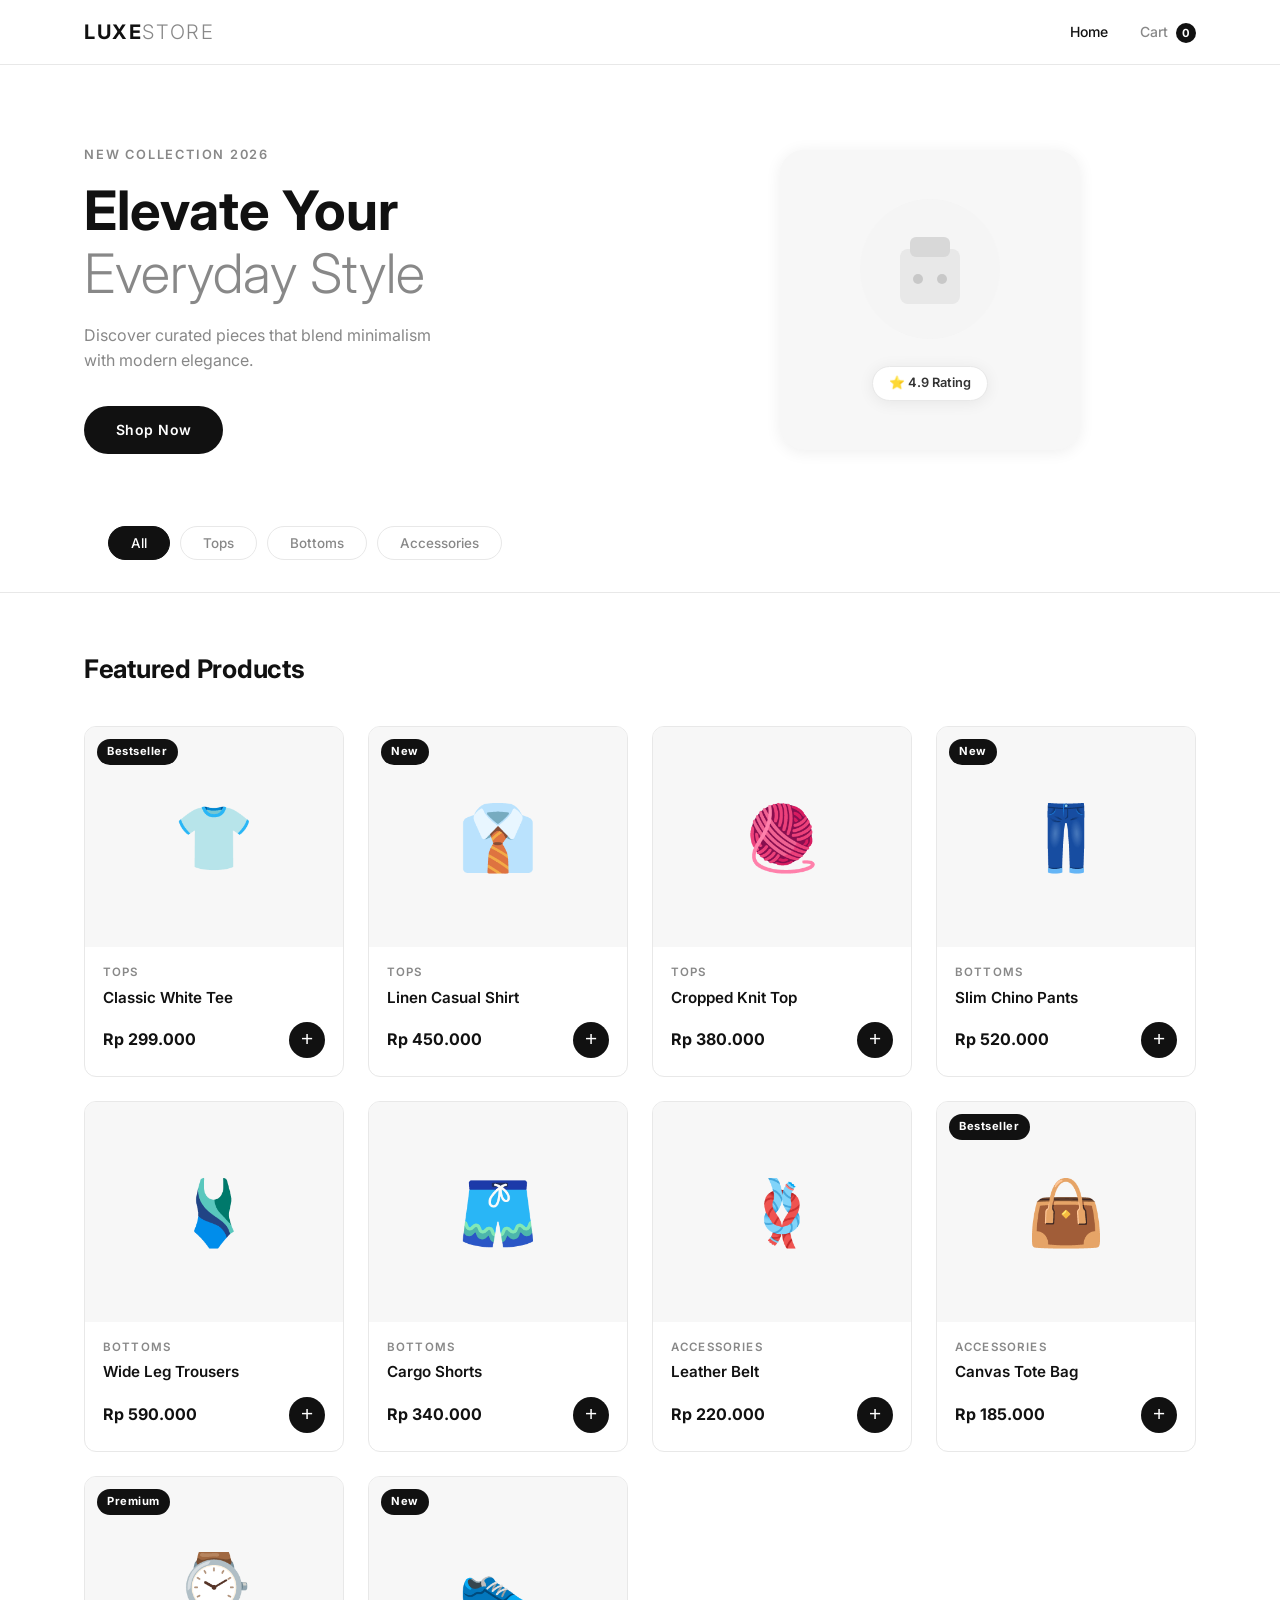
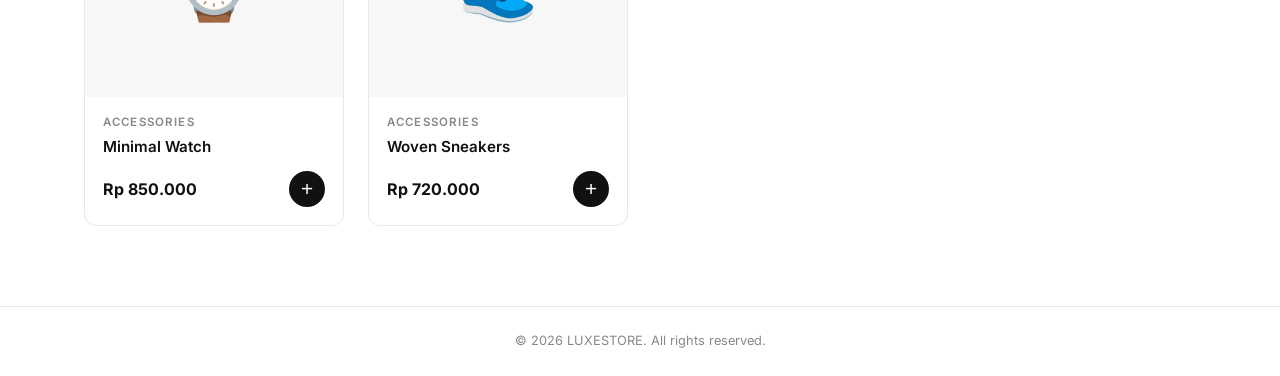
==== index.html @ 861f4333 "first commit" ====
<!DOCTYPE html>
<html lang="id">
<head>
  <meta charset="UTF-8" />
  <meta name="viewport" content="width=device-width, initial-scale=1.0" />
  <title>LUXE STORE — Home</title>
  <link rel="stylesheet" href="style.css" />
  <link rel="preconnect" href="https://fonts.googleapis.com" />
  <link href="https://fonts.googleapis.com/css2?family=Inter:wght@300;400;500;600;700&display=swap" rel="stylesheet" />
</head>
<body>

  <!-- ===== NAVBAR ===== -->
  <header class="navbar">
    <div class="nav-container">
      <a class="logo" href="index.html">LUXE<span>STORE</span></a>
      <nav class="nav-links">
        <a href="index.html" class="active">Home</a>
        <a href="cart.html">Cart <span class="cart-badge" id="cartCount">0</span></a>
      </nav>
    </div>
  </header>

  <!-- ===== HERO ===== -->
  <section class="hero">
    <div class="hero-content">
      <p class="hero-sub">New Collection 2026</p>
      <h1>Elevate Your<br /><span>Everyday Style</span></h1>
      <p class="hero-desc">Discover curated pieces that blend minimalism with modern elegance.</p>
      <a href="#products" class="btn-primary">Shop Now</a>
    </div>
    <div class="hero-visual">
      <div class="hero-card">
        <div class="hero-img-placeholder">
          <svg width="140" height="140" viewBox="0 0 140 140" fill="none">
            <rect width="140" height="140" rx="70" fill="#f5f5f5"/>
            <rect x="40" y="50" width="60" height="55" rx="8" fill="#e8e8e8"/>
            <rect x="50" y="38" width="40" height="20" rx="6" fill="#d8d8d8"/>
            <circle cx="58" cy="80" r="5" fill="#c8c8c8"/>
            <circle cx="82" cy="80" r="5" fill="#c8c8c8"/>
          </svg>
        </div>
        <div class="hero-badge">⭐ 4.9 Rating</div>
      </div>
    </div>
  </section>

  <!-- ===== CATEGORIES ===== -->
  <section class="categories">
    <div class="container">
      <div class="category-list">
        <button class="cat-btn active" data-filter="all">All</button>
        <button class="cat-btn" data-filter="tops">Tops</button>
        <button class="cat-btn" data-filter="bottoms">Bottoms</button>
        <button class="cat-btn" data-filter="accessories">Accessories</button>
      </div>
    </div>
  </section>

  <!-- ===== PRODUCTS ===== -->
  <section class="products" id="products">
    <div class="container">
      <h2 class="section-title">Featured Products</h2>
      <div class="product-grid" id="productGrid"></div>
    </div>
  </section>

  <!-- ===== TOAST ===== -->
  <div class="toast" id="toast">Item added to cart! 🛒</div>

  <!-- ===== FOOTER ===== -->
  <footer class="footer">
    <p>© 2026 LUXESTORE. All rights reserved.</p>
  </footer>

  <script src="app.js"></script>
</body>
</html>
---- style.css ----
/* ============================================================
   LUXESTORE — style.css
   Clean, professional, white-background online shop
   ============================================================ */

*, *::before, *::after {
  box-sizing: border-box;
  margin: 0;
  padding: 0;
}

:root {
  --black: #111111;
  --dark: #333333;
  --gray: #888888;
  --light-gray: #f7f7f7;
  --border: #e8e8e8;
  --white: #ffffff;
  --accent: #111111;
  --radius: 12px;
  --shadow: 0 2px 16px rgba(0,0,0,0.07);
  --transition: 0.22s ease;
}

body {
  font-family: 'Inter', system-ui, sans-serif;
  background: var(--white);
  color: var(--dark);
  line-height: 1.6;
  min-height: 100vh;
}

a { text-decoration: none; color: inherit; }

/* ===== NAVBAR ===== */
.navbar {
  position: sticky;
  top: 0;
  z-index: 100;
  background: rgba(255,255,255,0.92);
  backdrop-filter: blur(12px);
  border-bottom: 1px solid var(--border);
}

.nav-container {
  max-width: 1160px;
  margin: 0 auto;
  padding: 0 24px;
  height: 64px;
  display: flex;
  align-items: center;
  justify-content: space-between;
}

.logo {
  font-size: 1.25rem;
  font-weight: 700;
  letter-spacing: 0.08em;
  color: var(--black);
}
.logo span { color: var(--gray); font-weight: 300; }

.nav-links {
  display: flex;
  gap: 32px;
  align-items: center;
}
.nav-links a {
  font-size: 0.875rem;
  font-weight: 500;
  color: var(--gray);
  transition: color var(--transition);
  position: relative;
}
.nav-links a:hover,
.nav-links a.active { color: var(--black); }

.cart-badge {
  display: inline-flex;
  align-items: center;
  justify-content: center;
  background: var(--black);
  color: var(--white);
  border-radius: 50%;
  width: 20px;
  height: 20px;
  font-size: 0.7rem;
  font-weight: 700;
  margin-left: 4px;
  transition: transform var(--transition);
}

/* ===== CONTAINER ===== */
.container {
  max-width: 1160px;
  margin: 0 auto;
  padding: 0 24px;
}

/* ===== HERO ===== */
.hero {
  max-width: 1160px;
  margin: 0 auto;
  padding: 80px 24px 64px;
  display: grid;
  grid-template-columns: 1fr 1fr;
  align-items: center;
  gap: 48px;
}

.hero-sub {
  font-size: 0.8rem;
  font-weight: 600;
  letter-spacing: 0.14em;
  text-transform: uppercase;
  color: var(--gray);
  margin-bottom: 14px;
}

.hero-content h1 {
  font-size: clamp(2.2rem, 5vw, 3.4rem);
  font-weight: 700;
  line-height: 1.15;
  color: var(--black);
  margin-bottom: 18px;
}
.hero-content h1 span {
  color: var(--gray);
  font-weight: 300;
}

.hero-desc {
  font-size: 1rem;
  color: var(--gray);
  max-width: 380px;
  margin-bottom: 32px;
}

/* ===== BUTTONS ===== */
.btn-primary {
  display: inline-flex;
  align-items: center;
  justify-content: center;
  background: var(--black);
  color: var(--white);
  padding: 13px 32px;
  border-radius: 50px;
  font-size: 0.875rem;
  font-weight: 600;
  border: none;
  cursor: pointer;
  transition: opacity var(--transition), transform var(--transition);
  letter-spacing: 0.03em;
}
.btn-primary:hover {
  opacity: 0.82;
  transform: translateY(-1px);
}

.btn-secondary {
  display: inline-flex;
  align-items: center;
  justify-content: center;
  background: transparent;
  color: var(--dark);
  padding: 13px 32px;
  border-radius: 50px;
  font-size: 0.875rem;
  font-weight: 500;
  border: 1.5px solid var(--border);
  cursor: pointer;
  transition: border-color var(--transition), background var(--transition);
  text-align: center;
}
.btn-secondary:hover {
  border-color: var(--black);
  background: var(--light-gray);
}

/* ===== HERO VISUAL ===== */
.hero-visual {
  display: flex;
  justify-content: center;
}

.hero-card {
  background: var(--light-gray);
  border-radius: 24px;
  padding: 40px;
  display: flex;
  flex-direction: column;
  align-items: center;
  gap: 20px;
  width: 300px;
  height: 300px;
  justify-content: center;
  position: relative;
  box-shadow: var(--shadow);
}

.hero-badge {
  background: var(--white);
  border: 1px solid var(--border);
  border-radius: 50px;
  padding: 6px 16px;
  font-size: 0.8rem;
  font-weight: 600;
  color: var(--dark);
  box-shadow: var(--shadow);
}

/* ===== CATEGORIES ===== */
.categories {
  padding: 8px 0 32px;
  border-bottom: 1px solid var(--border);
}

.category-list {
  max-width: 1160px;
  margin: 0 auto;
  padding: 0 24px;
  display: flex;
  gap: 10px;
  flex-wrap: wrap;
}

.cat-btn {
  background: transparent;
  border: 1.5px solid var(--border);
  border-radius: 50px;
  padding: 8px 22px;
  font-size: 0.84rem;
  font-weight: 500;
  cursor: pointer;
  color: var(--gray);
  transition: all var(--transition);
  font-family: inherit;
}
.cat-btn:hover { border-color: var(--black); color: var(--black); }
.cat-btn.active {
  background: var(--black);
  border-color: var(--black);
  color: var(--white);
}

/* ===== PRODUCTS ===== */
.products {
  padding: 56px 0 80px;
}

.section-title {
  font-size: 1.6rem;
  font-weight: 700;
  color: var(--black);
  margin-bottom: 36px;
  letter-spacing: -0.01em;
}

.product-grid {
  display: grid;
  grid-template-columns: repeat(auto-fill, minmax(240px, 1fr));
  gap: 24px;
}

/* ===== PRODUCT CARD ===== */
.product-card {
  background: var(--white);
  border: 1px solid var(--border);
  border-radius: var(--radius);
  overflow: hidden;
  transition: box-shadow var(--transition), transform var(--transition);
  cursor: pointer;
}
.product-card:hover {
  box-shadow: var(--shadow);
  transform: translateY(-3px);
}

.product-img {
  background: var(--light-gray);
  height: 220px;
  display: flex;
  align-items: center;
  justify-content: center;
  font-size: 4rem;
  position: relative;
  overflow: hidden;
}

.product-tag {
  position: absolute;
  top: 12px;
  left: 12px;
  background: var(--black);
  color: var(--white);
  font-size: 0.7rem;
  font-weight: 700;
  padding: 4px 10px;
  border-radius: 50px;
  letter-spacing: 0.05em;
}

.product-info {
  padding: 16px 18px 18px;
}

.product-category {
  font-size: 0.72rem;
  font-weight: 600;
  text-transform: uppercase;
  letter-spacing: 0.1em;
  color: var(--gray);
  margin-bottom: 4px;
}

.product-name {
  font-size: 0.95rem;
  font-weight: 600;
  color: var(--black);
  margin-bottom: 12px;
}

.product-footer {
  display: flex;
  align-items: center;
  justify-content: space-between;
}

.product-price {
  font-size: 1rem;
  font-weight: 700;
  color: var(--black);
}

.add-btn {
  width: 36px;
  height: 36px;
  border-radius: 50%;
  background: var(--black);
  color: var(--white);
  border: none;
  font-size: 1.3rem;
  cursor: pointer;
  display: flex;
  align-items: center;
  justify-content: center;
  transition: opacity var(--transition), transform var(--transition);
  line-height: 1;
}
.add-btn:hover {
  opacity: 0.8;
  transform: scale(1.1);
}

/* ===== TOAST ===== */
.toast {
  position: fixed;
  bottom: 28px;
  left: 50%;
  transform: translateX(-50%) translateY(80px);
  background: var(--black);
  color: var(--white);
  padding: 12px 28px;
  border-radius: 50px;
  font-size: 0.875rem;
  font-weight: 500;
  z-index: 999;
  opacity: 0;
  transition: opacity 0.3s ease, transform 0.3s ease;
  pointer-events: none;
  white-space: nowrap;
}
.toast.show {
  opacity: 1;
  transform: translateX(-50%) translateY(0);
}

/* ===== CART PAGE ===== */
.cart-page {
  padding: 56px 0 80px;
  min-height: calc(100vh - 64px - 60px);
}

.cart-layout {
  display: grid;
  grid-template-columns: 1fr 360px;
  gap: 40px;
  align-items: start;
}

/* ===== CART ITEM ===== */
.cart-item {
  display: grid;
  grid-template-columns: 80px 1fr auto;
  align-items: center;
  gap: 18px;
  padding: 20px 0;
  border-bottom: 1px solid var(--border);
  animation: fadeIn 0.3s ease;
}

@keyframes fadeIn {
  from { opacity: 0; transform: translateY(8px); }
  to   { opacity: 1; transform: translateY(0); }
}

.cart-item-img {
  width: 80px;
  height: 80px;
  border-radius: 10px;
  background: var(--light-gray);
  display: flex;
  align-items: center;
  justify-content: center;
  font-size: 2.2rem;
  flex-shrink: 0;
}

.cart-item-name {
  font-weight: 600;
  color: var(--black);
  font-size: 0.95rem;
  margin-bottom: 4px;
}
.cart-item-cat {
  font-size: 0.78rem;
  color: var(--gray);
  margin-bottom: 12px;
}

.qty-controls {
  display: flex;
  align-items: center;
  gap: 12px;
}
.qty-btn {
  width: 28px;
  height: 28px;
  border-radius: 50%;
  border: 1.5px solid var(--border);
  background: var(--white);
  font-size: 1rem;
  cursor: pointer;
  display: flex;
  align-items: center;
  justify-content: center;
  transition: border-color var(--transition), background var(--transition);
  font-family: inherit;
}
.qty-btn:hover { border-color: var(--black); background: var(--light-gray); }
.qty-value { font-weight: 600; font-size: 0.95rem; min-width: 20px; text-align: center; }

.cart-item-right {
  display: flex;
  flex-direction: column;
  align-items: flex-end;
  gap: 12px;
}

.cart-item-price {
  font-weight: 700;
  font-size: 1rem;
  color: var(--black);
}

.remove-btn {
  background: none;
  border: none;
  color: var(--gray);
  font-size: 0.8rem;
  cursor: pointer;
  padding: 0;
  transition: color var(--transition);
  font-family: inherit;
}
.remove-btn:hover { color: #e44; }

/* ===== ORDER SUMMARY ===== */
.order-summary {
  background: var(--light-gray);
  border-radius: var(--radius);
  padding: 28px;
  position: sticky;
  top: 88px;
}
.order-summary h3 {
  font-size: 1.1rem;
  font-weight: 700;
  margin-bottom: 22px;
  color: var(--black);
}
.summary-row {
  display: flex;
  justify-content: space-between;
  font-size: 0.9rem;
  color: var(--dark);
  margin-bottom: 12px;
}
.summary-row.total {
  font-weight: 700;
  font-size: 1.05rem;
  color: var(--black);
  margin-bottom: 24px;
}
.summary-divider {
  height: 1px;
  background: var(--border);
  margin: 16px 0;
}
.btn-checkout {
  width: 100%;
  margin-bottom: 12px;
  border-radius: var(--radius);
}
.btn-secondary {
  width: 100%;
  border-radius: var(--radius);
  margin-top: 4px;
}

/* ===== EMPTY CART ===== */
.empty-cart {
  text-align: center;
  padding: 80px 24px;
}
.empty-icon { font-size: 4rem; margin-bottom: 16px; }
.empty-cart h3 { font-size: 1.4rem; font-weight: 700; margin-bottom: 8px; color: var(--black); }
.empty-cart p { color: var(--gray); margin-bottom: 28px; }

/* ===== MODAL ===== */
.modal-overlay {
  position: fixed;
  inset: 0;
  background: rgba(0,0,0,0.4);
  display: flex;
  align-items: center;
  justify-content: center;
  z-index: 500;
  opacity: 0;
  pointer-events: none;
  transition: opacity 0.3s ease;
}
.modal-overlay.show { opacity: 1; pointer-events: all; }

.modal {
  background: var(--white);
  border-radius: 20px;
  padding: 48px 40px;
  text-align: center;
  max-width: 380px;
  width: 90%;
  animation: popIn 0.35s cubic-bezier(0.34, 1.56, 0.64, 1);
}
@keyframes popIn {
  from { transform: scale(0.85); opacity: 0; }
  to   { transform: scale(1); opacity: 1; }
}
.modal-icon { font-size: 3rem; margin-bottom: 16px; }
.modal h3 { font-size: 1.4rem; font-weight: 700; margin-bottom: 10px; }
.modal p { color: var(--gray); margin-bottom: 28px; font-size: 0.9rem; }

/* ===== FOOTER ===== */
.footer {
  border-top: 1px solid var(--border);
  padding: 24px;
  text-align: center;
  font-size: 0.8rem;
  color: var(--gray);
}

/* ===== RESPONSIVE ===== */
@media (max-width: 768px) {
  .hero {
    grid-template-columns: 1fr;
    padding: 48px 24px 40px;
    text-align: center;
  }
  .hero-visual { display: none; }
  .hero-desc { margin: 0 auto 32px; }

  .cart-layout {
    grid-template-columns: 1fr;
  }
  .order-summary { position: static; }

  .cart-item {
    grid-template-columns: 64px 1fr;
  }
  .cart-item-right {
    grid-column: 2;
    flex-direction: row;
    align-items: center;
    justify-content: space-between;
  }
}
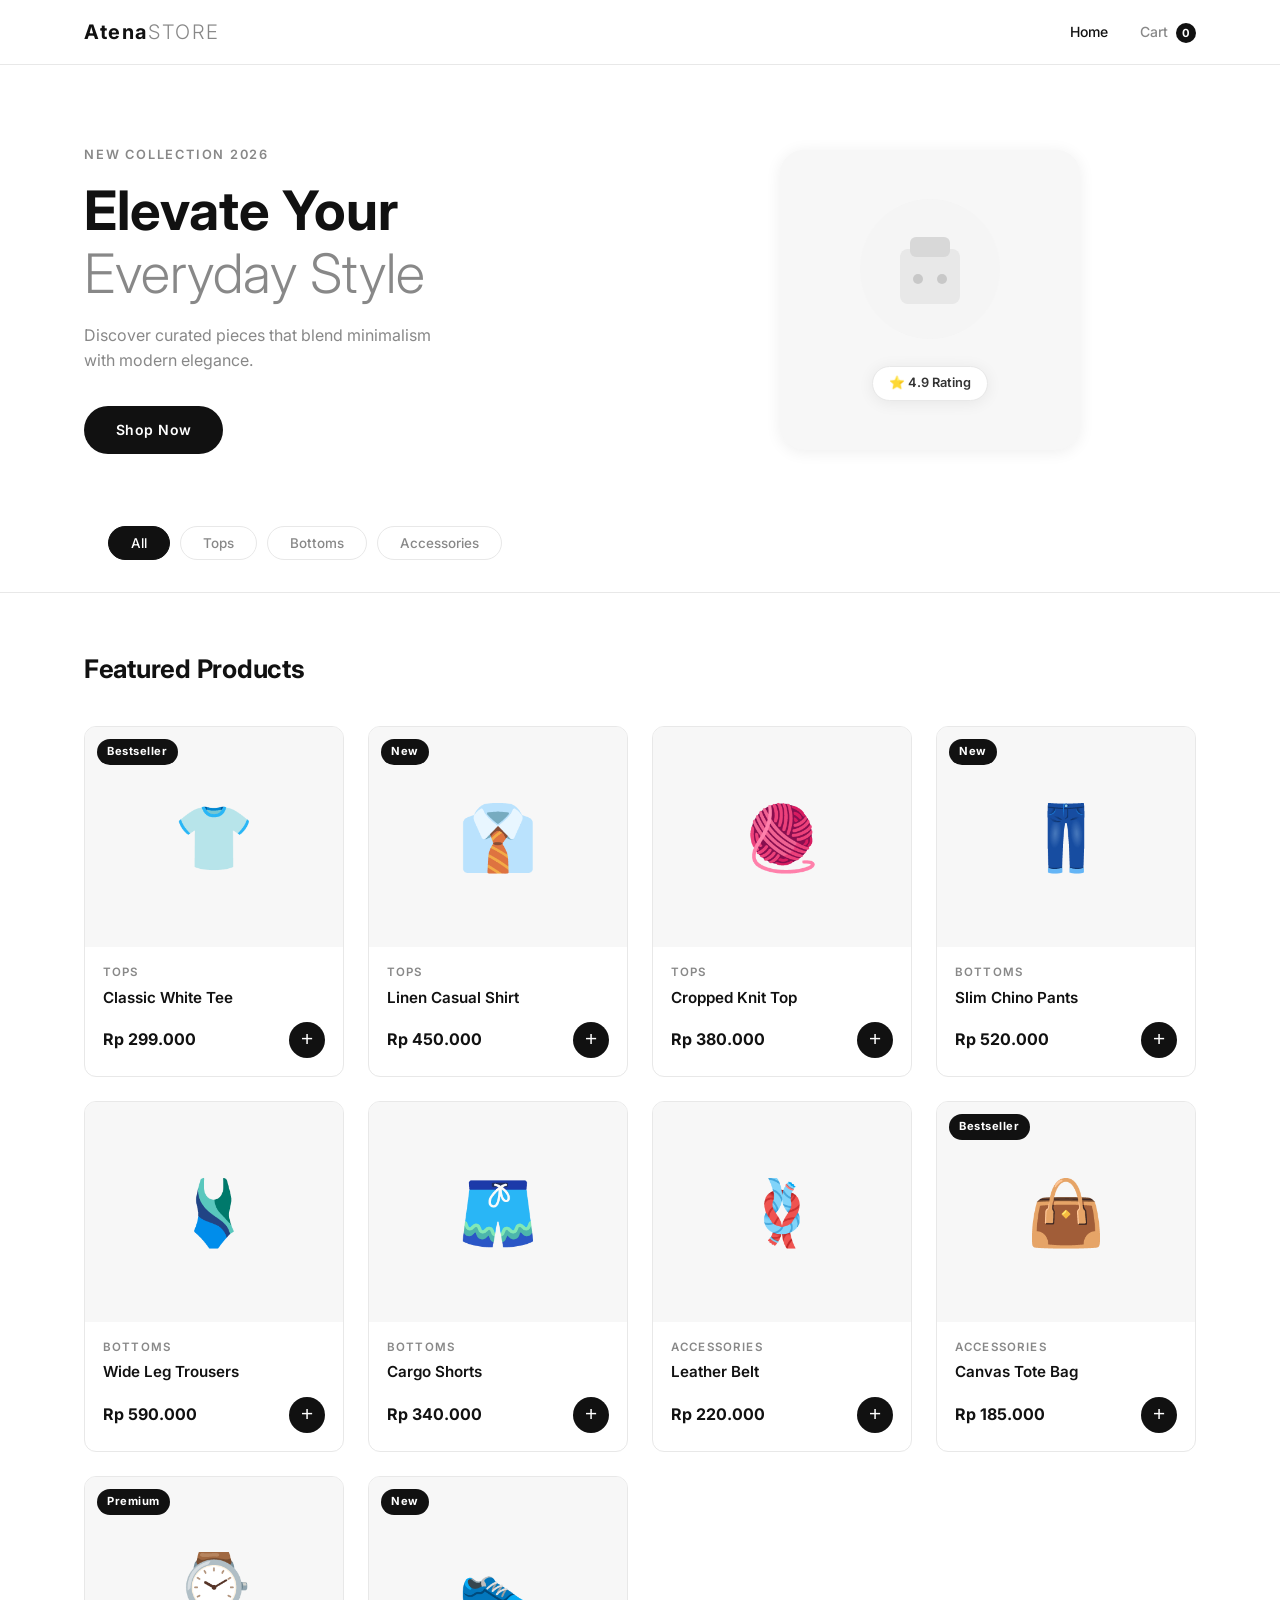
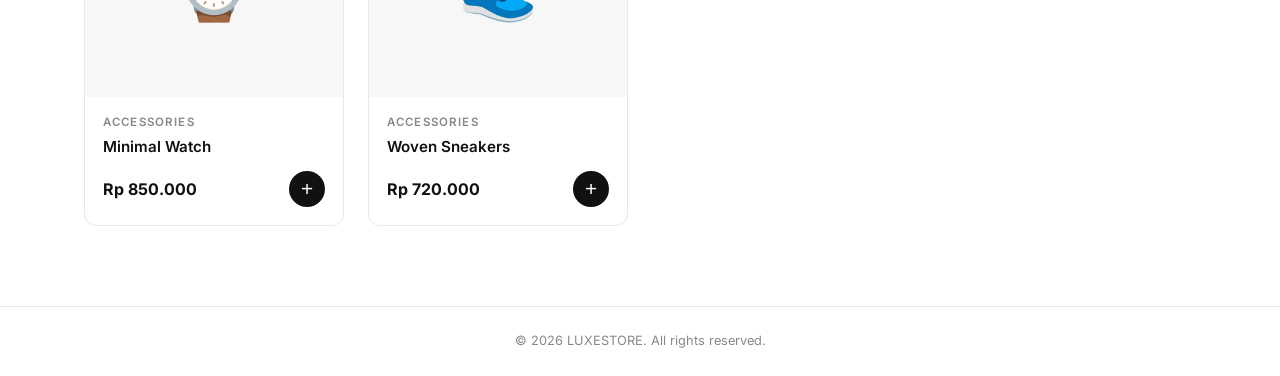
==== commit 62c3f691: "commit" ====
--- a/index.html
+++ b/index.html
@@ -13,7 +13,7 @@
   <!-- ===== NAVBAR ===== -->
   <header class="navbar">
     <div class="nav-container">
-      <a class="logo" href="index.html">LUXE<span>STORE</span></a>
+      <a class="logo" href="index.html">Atena<span>STORE</span></a>
       <nav class="nav-links">
         <a href="index.html" class="active">Home</a>
         <a href="cart.html">Cart <span class="cart-badge" id="cartCount">0</span></a>
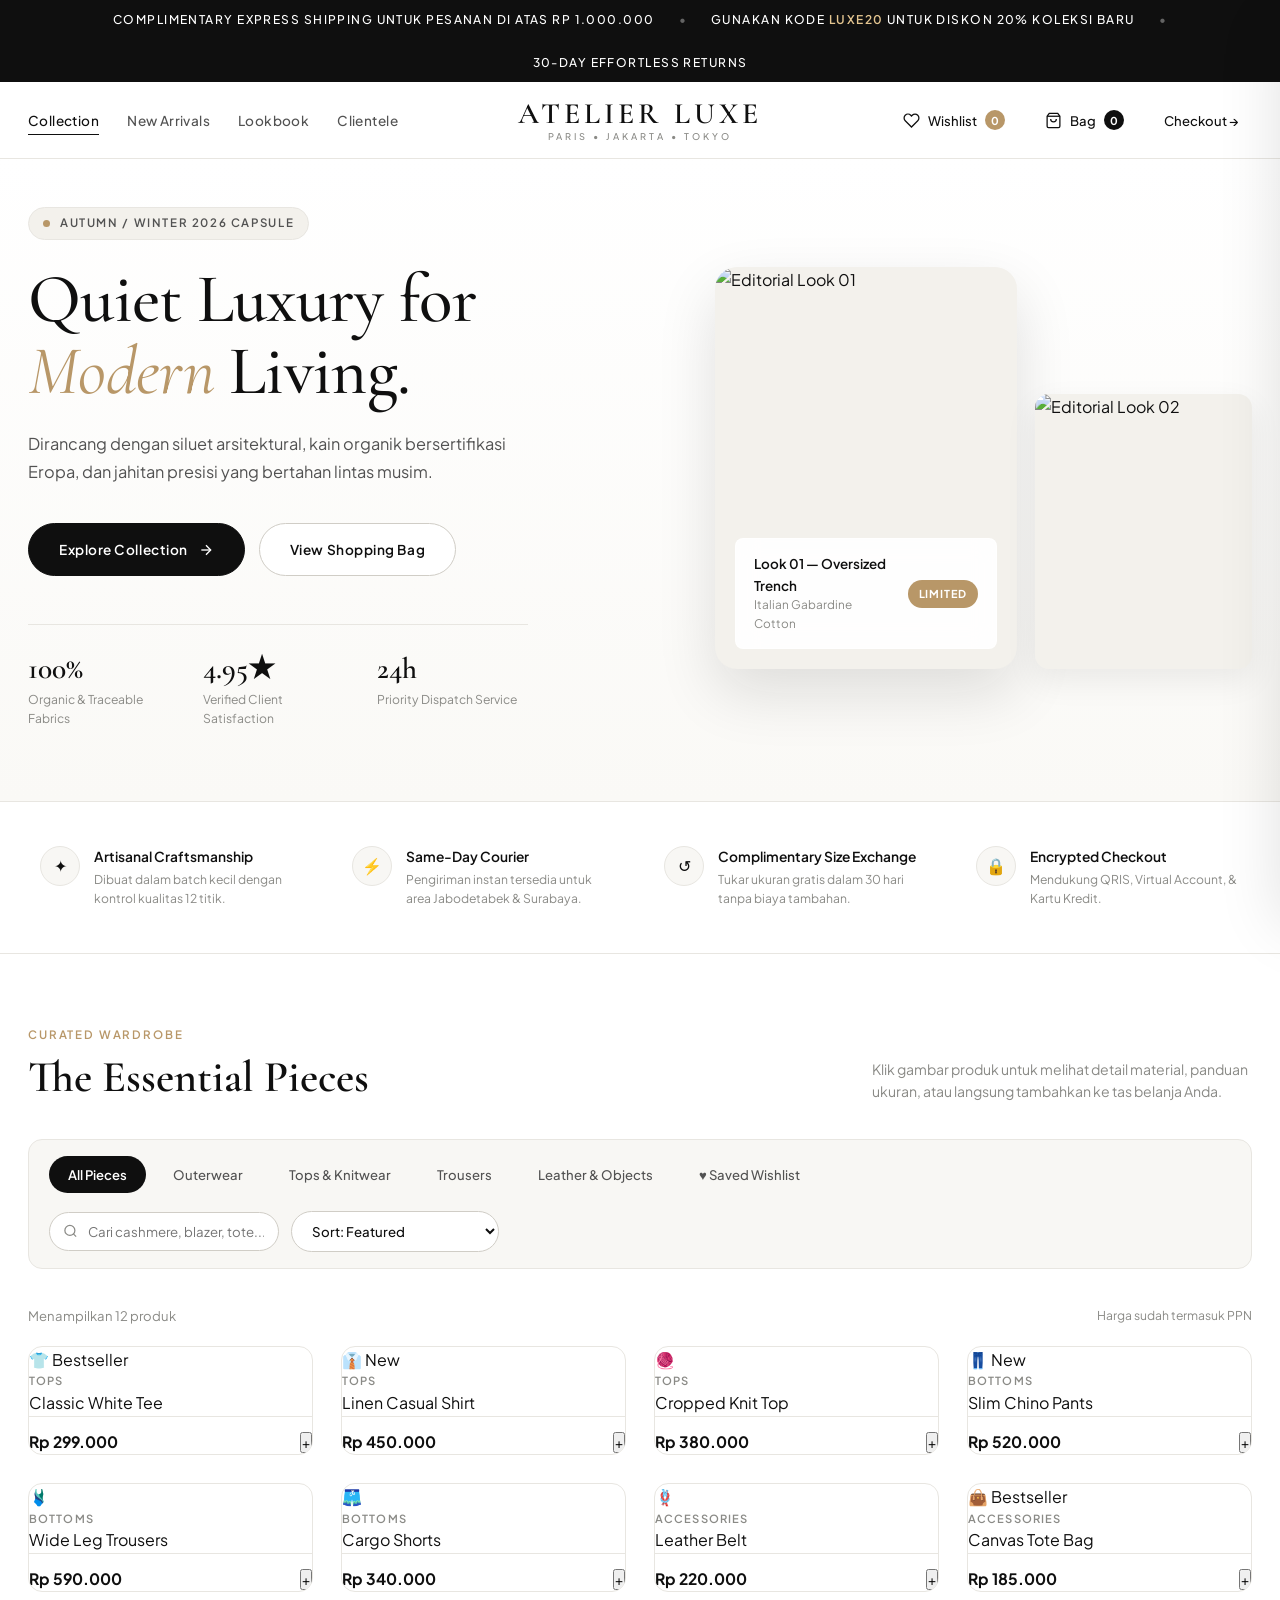
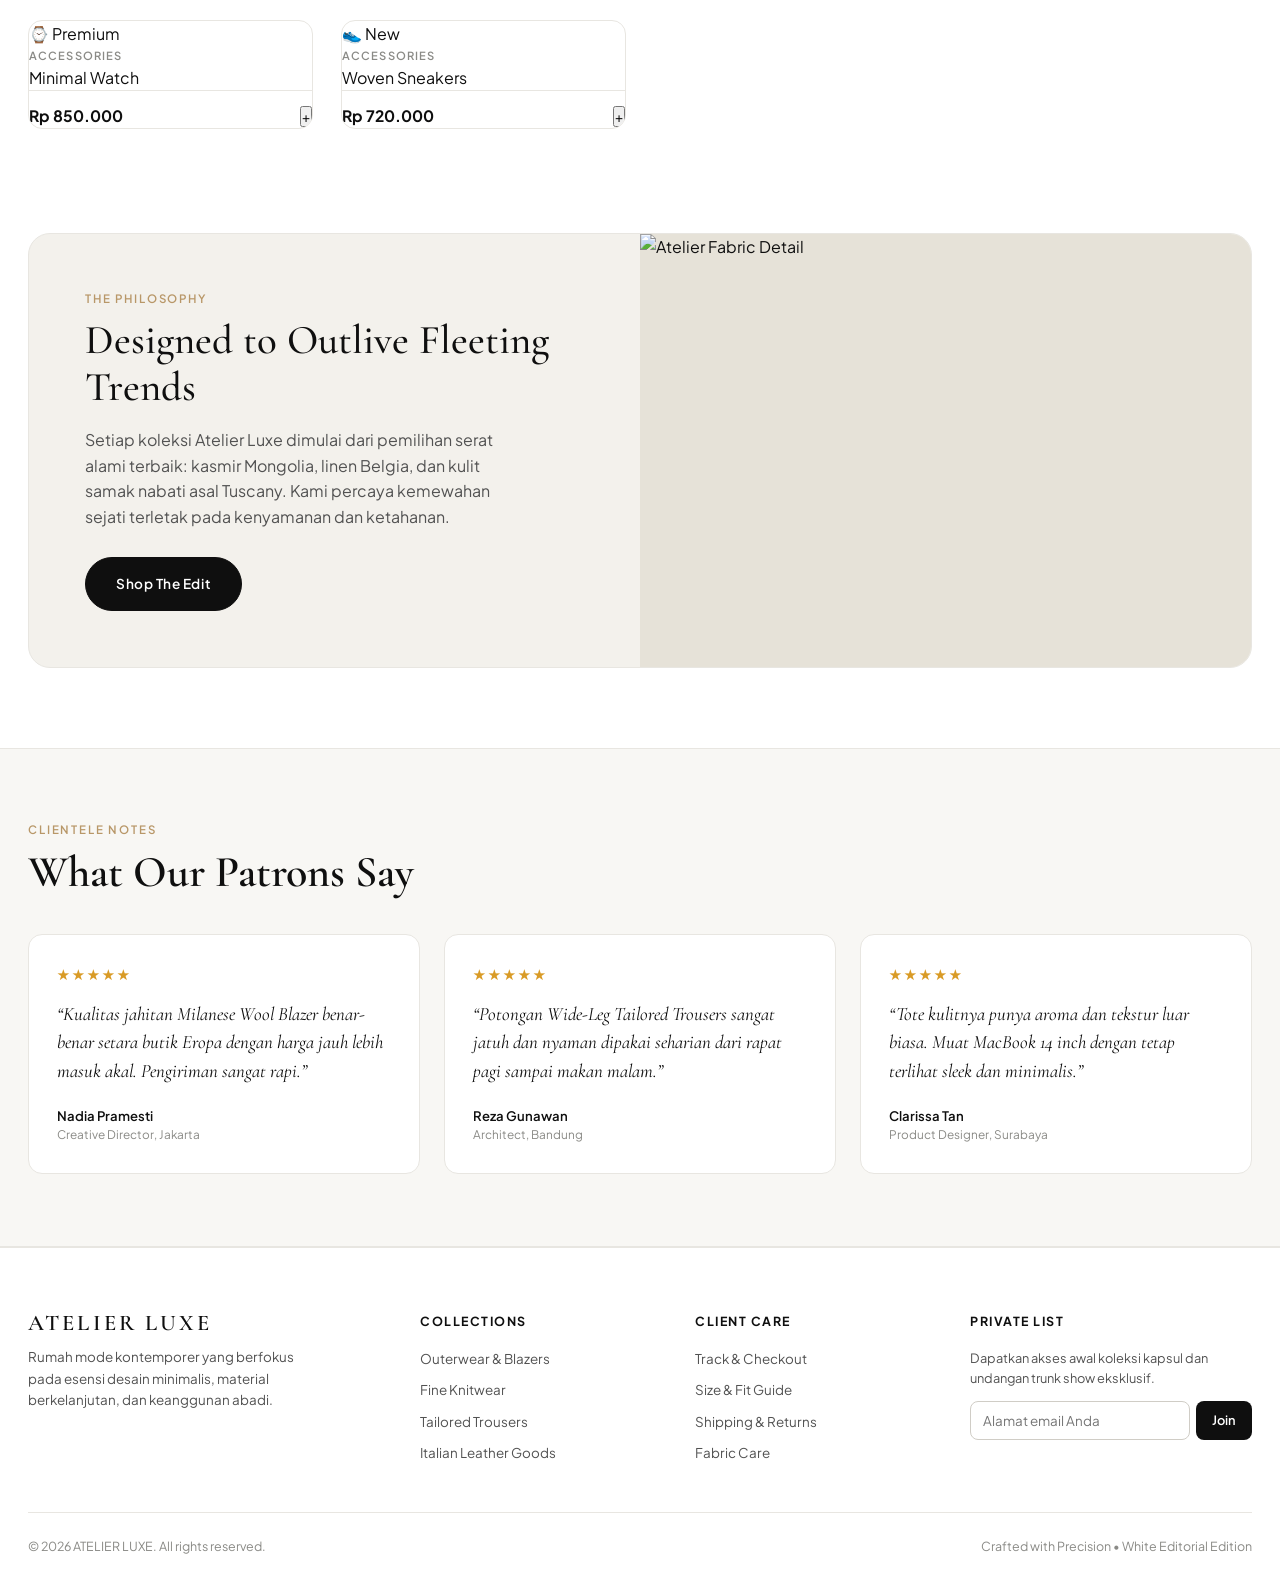
==== commit 394da2a2: "commit2" ====
--- a/index.html
+++ b/index.html
@@ -3,74 +3,370 @@
 <head>
   <meta charset="UTF-8" />
   <meta name="viewport" content="width=device-width, initial-scale=1.0" />
-  <title>LUXE STORE — Home</title>
+  <title>ATELIER LUXE — Contemporary Minimalist Wardrobe</title>
   <link rel="stylesheet" href="style.css" />
-  <link rel="preconnect" href="https://fonts.googleapis.com" />
-  <link href="https://fonts.googleapis.com/css2?family=Inter:wght@300;400;500;600;700&display=swap" rel="stylesheet" />
 </head>
 <body>
 
+  <!-- ===== TOP ANNOUNCEMENT BAR ===== -->
+  <div class="announcement-bar">
+    <span>Complimentary Express Shipping untuk pesanan di atas Rp 1.000.000</span>
+    <span class="dot">•</span>
+    <span>Gunakan kode <span class="highlight">LUXE20</span> untuk diskon 20% koleksi baru</span>
+    <span class="dot">•</span>
+    <span>30-Day Effortless Returns</span>
+  </div>
+
   <!-- ===== NAVBAR ===== -->
-  <header class="navbar">
+  <header class="navbar" id="navbar">
     <div class="nav-container">
-      <a class="logo" href="index.html">Atena<span>STORE</span></a>
-      <nav class="nav-links">
-        <a href="index.html" class="active">Home</a>
-        <a href="cart.html">Cart <span class="cart-badge" id="cartCount">0</span></a>
+      <nav class="nav-left">
+        <a href="index.html" class="nav-link active">Collection</a>
+        <a href="#catalog" class="nav-link">New Arrivals</a>
+        <a href="#editorial" class="nav-link">Lookbook</a>
+        <a href="#reviews" class="nav-link">Clientele</a>
       </nav>
+
+      <a href="index.html" class="brand-logo">
+        ATELIER LUXE
+        <small>PARIS • JAKARTA • TOKYO</small>
+      </a>
+
+      <div class="nav-right">
+        <button class="icon-btn" id="wishlistFilterBtn" title="Lihat Wishlist">
+          <svg width="17" height="17" viewBox="0 0 24 24" fill="none" stroke="currentColor" stroke-width="1.8">
+            <path d="M20.84 4.61a5.5 5.5 0 0 0-7.78 0L12 5.67l-1.06-1.06a5.5 5.5 0 0 0-7.78 7.78l1.06 1.06L12 21.23l7.78-7.78 1.06-1.06a5.5 5.5 0 0 0 0-7.78z"/>
+          </svg>
+          <span>Wishlist</span>
+          <span class="badge-pill gold" id="wishlistCount">0</span>
+        </button>
+
+        <button class="icon-btn" id="openDrawerBtn" title="Buka Keranjang">
+          <svg width="17" height="17" viewBox="0 0 24 24" fill="none" stroke="currentColor" stroke-width="1.8">
+            <path d="M6 2L3 6v14a2 2 0 0 0 2 2h14a2 2 0 0 0 2-2V6l-3-4z"/>
+            <line x1="3" y1="6" x2="21" y2="6"/>
+            <path d="M16 10a4 4 0 0 1-8 0"/>
+          </svg>
+          <span>Bag</span>
+          <span class="badge-pill" id="cartCount">0</span>
+        </button>
+
+        <a href="cart.html" class="icon-btn" title="Halaman Checkout">
+          <span>Checkout →</span>
+        </a>
+      </div>
     </div>
   </header>
 
-  <!-- ===== HERO ===== -->
+  <!-- ===== HERO SECTION ===== -->
   <section class="hero">
-    <div class="hero-content">
-      <p class="hero-sub">New Collection 2026</p>
-      <h1>Elevate Your<br /><span>Everyday Style</span></h1>
-      <p class="hero-desc">Discover curated pieces that blend minimalism with modern elegance.</p>
-      <a href="#products" class="btn-primary">Shop Now</a>
-    </div>
-    <div class="hero-visual">
-      <div class="hero-card">
-        <div class="hero-img-placeholder">
-          <svg width="140" height="140" viewBox="0 0 140 140" fill="none">
-            <rect width="140" height="140" rx="70" fill="#f5f5f5"/>
-            <rect x="40" y="50" width="60" height="55" rx="8" fill="#e8e8e8"/>
-            <rect x="50" y="38" width="40" height="20" rx="6" fill="#d8d8d8"/>
-            <circle cx="58" cy="80" r="5" fill="#c8c8c8"/>
-            <circle cx="82" cy="80" r="5" fill="#c8c8c8"/>
-          </svg>
-        </div>
-        <div class="hero-badge">⭐ 4.9 Rating</div>
-      </div>
-    </div>
-  </section>
-
-  <!-- ===== CATEGORIES ===== -->
-  <section class="categories">
-    <div class="container">
-      <div class="category-list">
-        <button class="cat-btn active" data-filter="all">All</button>
-        <button class="cat-btn" data-filter="tops">Tops</button>
-        <button class="cat-btn" data-filter="bottoms">Bottoms</button>
-        <button class="cat-btn" data-filter="accessories">Accessories</button>
-      </div>
-    </div>
-  </section>
-
-  <!-- ===== PRODUCTS ===== -->
-  <section class="products" id="products">
-    <div class="container">
-      <h2 class="section-title">Featured Products</h2>
+    <div class="container">
+      <div class="hero-grid">
+        <div class="hero-copy">
+          <div class="hero-eyebrow">
+            <span class="pulse"></span>
+            <span>Autumn / Winter 2026 Capsule</span>
+          </div>
+          <h1 class="hero-title">
+            Quiet Luxury for <em>Modern</em> Living.
+          </h1>
+          <p class="hero-desc">
+            Dirancang dengan siluet arsitektural, kain organik bersertifikasi Eropa, dan jahitan presisi yang bertahan lintas musim.
+          </p>
+          <div class="hero-actions">
+            <a href="#catalog" class="btn btn-primary">
+              <span>Explore Collection</span>
+              <svg width="16" height="16" viewBox="0 0 24 24" fill="none" stroke="currentColor" stroke-width="2">
+                <line x1="5" y1="12" x2="19" y2="12"/><polyline points="12 5 19 12 12 19"/>
+              </svg>
+            </a>
+            <a href="cart.html" class="btn btn-outline">View Shopping Bag</a>
+          </div>
+
+          <div class="hero-metrics">
+            <div>
+              <div class="metric-value">100%</div>
+              <div class="metric-label">Organic & Traceable Fabrics</div>
+            </div>
+            <div>
+              <div class="metric-value">4.95★</div>
+              <div class="metric-label">Verified Client Satisfaction</div>
+            </div>
+            <div>
+              <div class="metric-value">24h</div>
+              <div class="metric-label">Priority Dispatch Service</div>
+            </div>
+          </div>
+        </div>
+
+        <div class="hero-showcase">
+          <div class="showcase-main">
+            <img src="https://images.unsplash.com/photo-1515886657613-9f3515b0c78f?auto=format&fit=crop&w=900&q=85" alt="Editorial Look 01" />
+            <div class="floating-card">
+              <div>
+                <div class="floating-card-title">Look 01 — Oversized Trench</div>
+                <div class="floating-card-sub">Italian Gabardine Cotton</div>
+              </div>
+              <span class="tag-badge gold">Limited</span>
+            </div>
+          </div>
+          <div class="showcase-secondary">
+            <img src="https://images.unsplash.com/photo-1539109136881-3be0616acf4b?auto=format&fit=crop&w=700&q=85" alt="Editorial Look 02" />
+          </div>
+        </div>
+      </div>
+    </div>
+  </section>
+
+  <!-- ===== VALUE PILLARS ===== -->
+  <section class="pillars">
+    <div class="container">
+      <div class="pillars-grid">
+        <div class="pillar-item">
+          <div class="pillar-icon">✦</div>
+          <div>
+            <div class="pillar-title">Artisanal Craftsmanship</div>
+            <div class="pillar-desc">Dibuat dalam batch kecil dengan kontrol kualitas 12 titik.</div>
+          </div>
+        </div>
+        <div class="pillar-item">
+          <div class="pillar-icon">⚡</div>
+          <div>
+            <div class="pillar-title">Same-Day Courier</div>
+            <div class="pillar-desc">Pengiriman instan tersedia untuk area Jabodetabek & Surabaya.</div>
+          </div>
+        </div>
+        <div class="pillar-item">
+          <div class="pillar-icon">↺</div>
+          <div>
+            <div class="pillar-title">Complimentary Size Exchange</div>
+            <div class="pillar-desc">Tukar ukuran gratis dalam 30 hari tanpa biaya tambahan.</div>
+          </div>
+        </div>
+        <div class="pillar-item">
+          <div class="pillar-icon">🔒</div>
+          <div>
+            <div class="pillar-title">Encrypted Checkout</div>
+            <div class="pillar-desc">Mendukung QRIS, Virtual Account, & Kartu Kredit.</div>
+          </div>
+        </div>
+      </div>
+    </div>
+  </section>
+
+  <!-- ===== PRODUCT CATALOG ===== -->
+  <section class="catalog-section" id="catalog">
+    <div class="container">
+      <div class="section-header">
+        <div>
+          <div class="section-eyebrow">Curated Wardrobe</div>
+          <h2 class="section-title">The Essential Pieces</h2>
+        </div>
+        <p style="color: var(--text-muted); font-size: 0.88rem; max-width: 380px;">
+          Klik gambar produk untuk melihat detail material, panduan ukuran, atau langsung tambahkan ke tas belanja Anda.
+        </p>
+      </div>
+
+      <!-- Toolbar: Categories, Search, Sort -->
+      <div class="catalog-toolbar">
+        <div class="category-tabs" id="categoryTabs">
+          <button class="cat-tab active" data-category="all">All Pieces</button>
+          <button class="cat-tab" data-category="outerwear">Outerwear</button>
+          <button class="cat-tab" data-category="tops">Tops & Knitwear</button>
+          <button class="cat-tab" data-category="trousers">Trousers</button>
+          <button class="cat-tab" data-category="accessories">Leather & Objects</button>
+          <button class="cat-tab" data-category="wishlist">♥ Saved Wishlist</button>
+        </div>
+
+        <div class="toolbar-right">
+          <div class="search-box">
+            <svg width="15" height="15" viewBox="0 0 24 24" fill="none" stroke="currentColor" stroke-width="2">
+              <circle cx="11" cy="11" r="8"/><line x1="21" y1="21" x2="16.65" y2="16.65"/>
+            </svg>
+            <input type="text" id="searchInput" class="search-input" placeholder="Cari cashmere, blazer, tote..." />
+          </div>
+
+          <select id="sortSelect" class="sort-select" aria-label="Urutkan produk">
+            <option value="featured">Sort: Featured</option>
+            <option value="price-asc">Harga: Rendah ke Tinggi</option>
+            <option value="price-desc">Harga: Tinggi ke Rendah</option>
+            <option value="rating">Rating Tertinggi</option>
+          </select>
+        </div>
+      </div>
+
+      <div class="results-meta">
+        <span id="resultsCount">Menampilkan 12 produk</span>
+        <span style="font-size:0.76rem;">Harga sudah termasuk PPN</span>
+      </div>
+
+      <!-- Product Grid -->
       <div class="product-grid" id="productGrid"></div>
     </div>
   </section>
 
-  <!-- ===== TOAST ===== -->
-  <div class="toast" id="toast">Item added to cart! 🛒</div>
+  <!-- ===== EDITORIAL LOOKBOOK BANNER ===== -->
+  <section class="editorial-banner" id="editorial">
+    <div class="container">
+      <div class="editorial-box">
+        <div class="editorial-content">
+          <div class="section-eyebrow">The Philosophy</div>
+          <h3>Designed to Outlive Fleeting Trends</h3>
+          <p>
+            Setiap koleksi Atelier Luxe dimulai dari pemilihan serat alami terbaik: kasmir Mongolia, linen Belgia, dan kulit samak nabati asal Tuscany. Kami percaya kemewahan sejati terletak pada kenyamanan dan ketahanan.
+          </p>
+          <a href="#catalog" class="btn btn-primary">Shop The Edit</a>
+        </div>
+        <div class="editorial-image">
+          <img src="https://images.unsplash.com/photo-1490481651871-ab68de25d43d?auto=format&fit=crop&w=1000&q=85" alt="Atelier Fabric Detail" />
+        </div>
+      </div>
+    </div>
+  </section>
+
+  <!-- ===== TESTIMONIALS ===== -->
+  <section class="testimonials" id="reviews">
+    <div class="container">
+      <div class="section-header">
+        <div>
+          <div class="section-eyebrow">Clientele Notes</div>
+          <h2 class="section-title">What Our Patrons Say</h2>
+        </div>
+      </div>
+
+      <div class="testi-grid">
+        <div class="testi-card">
+          <div class="testi-stars">★★★★★</div>
+          <p class="testi-quote">“Kualitas jahitan Milanese Wool Blazer benar-benar setara butik Eropa dengan harga jauh lebih masuk akal. Pengiriman sangat rapi.”</p>
+          <div class="testi-author">Nadia Pramesti</div>
+          <div class="testi-role">Creative Director, Jakarta</div>
+        </div>
+        <div class="testi-card">
+          <div class="testi-stars">★★★★★</div>
+          <p class="testi-quote">“Potongan Wide-Leg Tailored Trousers sangat jatuh dan nyaman dipakai seharian dari rapat pagi sampai makan malam.”</p>
+          <div class="testi-author">Reza Gunawan</div>
+          <div class="testi-role">Architect, Bandung</div>
+        </div>
+        <div class="testi-card">
+          <div class="testi-stars">★★★★★</div>
+          <p class="testi-quote">“Tote kulitnya punya aroma dan tekstur luar biasa. Muat MacBook 14 inch dengan tetap terlihat sleek dan minimalis.”</p>
+          <div class="testi-author">Clarissa Tan</div>
+          <div class="testi-role">Product Designer, Surabaya</div>
+        </div>
+      </div>
+    </div>
+  </section>
+
+  <!-- ===== MINI CART SLIDE-OVER DRAWER ===== -->
+  <div class="drawer-backdrop" id="drawerBackdrop"></div>
+  <aside class="cart-drawer" id="cartDrawer" aria-label="Shopping Bag Drawer">
+    <div class="drawer-header">
+      <h3>Your Shopping Bag</h3>
+      <button class="close-btn" id="closeDrawerBtn" aria-label="Tutup">✕</button>
+    </div>
+
+    <div class="shipping-meter">
+      <div id="shippingMeterText">Belanja Rp 1.000.000 untuk Free Express Shipping</div>
+      <div class="meter-bar">
+        <div class="meter-fill" id="shippingMeterFill" style="width: 0%"></div>
+      </div>
+    </div>
+
+    <div class="drawer-body" id="drawerItems"></div>
+
+    <div class="drawer-footer">
+      <div class="drawer-subtotal">
+        <span>Estimated Subtotal</span>
+        <span id="drawerSubtotal">Rp 0</span>
+      </div>
+      <div class="drawer-actions">
+        <a href="cart.html" class="btn btn-primary" style="width:100%;">Proceed to Checkout →</a>
+        <button class="btn btn-outline" id="continueShoppingBtn" style="width:100%;">Continue Browsing</button>
+      </div>
+    </div>
+  </aside>
+
+  <!-- ===== QUICK VIEW MODAL ===== -->
+  <div class="modal-backdrop" id="quickViewBackdrop">
+    <div class="quickview-modal" id="quickViewModal">
+      <button class="close-btn qv-close" id="closeQuickViewBtn">✕</button>
+      <div class="qv-media">
+        <img id="qvImage" src="" alt="" />
+      </div>
+      <div class="qv-content">
+        <div class="product-category" id="qvCategory" style="margin-bottom:6px;"></div>
+        <h3 id="qvTitle" style="font-family:var(--font-serif); font-size:2rem; line-height:1.15; margin-bottom:10px;"></h3>
+        <div style="display:flex; align-items:center; gap:14px; margin-bottom:18px;">
+          <span id="qvPrice" style="font-size:1.25rem; font-weight:700;"></span>
+          <span id="qvRating" class="product-rating"></span>
+        </div>
+        <p id="qvDesc" style="font-size:0.88rem; color:var(--text-secondary); margin-bottom:24px; line-height:1.7;"></p>
+
+        <label class="option-label">Select Size</label>
+        <div class="size-pills" id="qvSizes">
+          <button class="size-pill" data-size="S">S</button>
+          <button class="size-pill active" data-size="M">M</button>
+          <button class="size-pill" data-size="L">L</button>
+          <button class="size-pill" data-size="XL">XL</button>
+        </div>
+
+        <div style="margin-top:auto; display:grid; gap:10px; padding-top:20px; border-top:1px solid var(--border);">
+          <button class="btn btn-primary" id="qvAddToCartBtn" style="width:100%;">Add to Shopping Bag</button>
+          <div style="font-size:0.75rem; color:var(--text-muted); text-align:center;">
+            ✓ Ready stock • Gratis penukaran ukuran 30 hari
+          </div>
+        </div>
+      </div>
+    </div>
+  </div>
+
+  <!-- ===== TOAST CONTAINER ===== -->
+  <div class="toast-container" id="toastContainer"></div>
 
   <!-- ===== FOOTER ===== -->
-  <footer class="footer">
-    <p>© 2026 LUXESTORE. All rights reserved.</p>
+  <footer class="site-footer">
+    <div class="container">
+      <div class="footer-grid">
+        <div class="footer-col">
+          <div class="brand-logo" style="text-align:left; font-size:1.4rem; margin-bottom:12px;">ATELIER LUXE</div>
+          <p style="font-size:0.84rem; color:var(--text-secondary); max-width:300px;">
+            Rumah mode kontemporer yang berfokus pada esensi desain minimalis, material berkelanjutan, dan keanggunan abadi.
+          </p>
+        </div>
+        <div class="footer-col">
+          <h4>Collections</h4>
+          <ul class="footer-links">
+            <li><a href="#catalog">Outerwear & Blazers</a></li>
+            <li><a href="#catalog">Fine Knitwear</a></li>
+            <li><a href="#catalog">Tailored Trousers</a></li>
+            <li><a href="#catalog">Italian Leather Goods</a></li>
+          </ul>
+        </div>
+        <div class="footer-col">
+          <h4>Client Care</h4>
+          <ul class="footer-links">
+            <li><a href="cart.html">Track & Checkout</a></li>
+            <li><a href="#catalog">Size & Fit Guide</a></li>
+            <li><a href="#catalog">Shipping & Returns</a></li>
+            <li><a href="#catalog">Fabric Care</a></li>
+          </ul>
+        </div>
+        <div class="footer-col">
+          <h4>Private List</h4>
+          <p style="font-size:0.8rem; color:var(--text-secondary); margin-bottom:12px;">
+            Dapatkan akses awal koleksi kapsul dan undangan trunk show eksklusif.
+          </p>
+          <form id="newsletterForm" style="display:flex; gap:6px;">
+            <input type="email" required placeholder="Alamat email Anda" class="form-control" />
+            <button type="submit" class="btn-promo">Join</button>
+          </form>
+        </div>
+      </div>
+      <div class="footer-bottom">
+        <span>© 2026 ATELIER LUXE. All rights reserved.</span>
+        <span>Crafted with Precision • White Editorial Edition</span>
+      </div>
+    </div>
   </footer>
 
   <script src="app.js"></script>
--- a/style.css
+++ b/style.css
@@ -1,7 +1,40 @@
-/* ============================================================
-   LUXESTORE — style.css
-   Clean, professional, white-background online shop
-   ============================================================ */
+/* ==========================================================================
+   ATELIER LUXE — Flagship E-Commerce Stylesheet
+   Aesthetic: High-Fashion Editorial, Clean White, Architectural Minimalism
+   ========================================================================== */
+
+@import url('https://fonts.googleapis.com/css2?family=Cormorant+Garamond:ital,wght@0,500;0,600;0,700;1,400;1,600&family=Plus+Jakarta+Sans:wght@300;400;500;600;700&display=swap');
+
+:root {
+  --bg-primary: #ffffff;
+  --bg-secondary: #f8f7f4;
+  --bg-Warm: #f3f1ec;
+  --bg-elevated: #ffffff;
+  --text-primary: #0f0f0f;
+  --text-secondary: #525252;
+  --text-muted: #8a8a86;
+  --accent: #111111;
+  --accent-gold: #b89768;
+  --accent-gold-light: #f5efe6;
+  --danger: #c93b2b;
+  --success: #1b7a43;
+  --border: #e8e6e1;
+  --border-strong: #d0cdc6;
+
+  --font-serif: 'Cormorant Garamond', Georgia, serif;
+  --font-sans: 'Plus Jakarta Sans', -apple-system, BlinkMacSystemFont, sans-serif;
+
+  --radius-xs: 4px;
+  --radius-sm: 8px;
+  --radius-md: 14px;
+  --radius-lg: 22px;
+  --radius-pill: 999px;
+
+  --shadow-sm: 0 2px 10px rgba(15, 15, 15, 0.04);
+  --shadow-md: 0 12px 32px rgba(15, 15, 15, 0.07);
+  --shadow-lg: 0 24px 60px rgba(15, 15, 15, 0.12);
+  --ease-out: cubic-bezier(0.16, 1, 0.3, 1);
+}
 
 *, *::before, *::after {
   box-sizing: border-box;
@@ -9,587 +42,1530 @@
   padding: 0;
 }
 
-:root {
-  --black: #111111;
-  --dark: #333333;
-  --gray: #888888;
-  --light-gray: #f7f7f7;
-  --border: #e8e8e8;
-  --white: #ffffff;
-  --accent: #111111;
-  --radius: 12px;
-  --shadow: 0 2px 16px rgba(0,0,0,0.07);
-  --transition: 0.22s ease;
+html {
+  scroll-behavior: smooth;
+  -webkit-font-smoothing: antialiased;
 }
 
 body {
-  font-family: 'Inter', system-ui, sans-serif;
-  background: var(--white);
-  color: var(--dark);
+  font-family: var(--font-sans);
+  background-color: var(--bg-primary);
+  color: var(--text-primary);
   line-height: 1.6;
-  min-height: 100vh;
-}
-
-a { text-decoration: none; color: inherit; }
+  overflow-x: hidden;
+}
+
+a {
+  color: inherit;
+  text-decoration: none;
+}
+
+button, input, select {
+  font-family: inherit;
+}
+
+img {
+  max-width: 100%;
+  display: block;
+}
+
+.container {
+  max-width: 1280px;
+  margin: 0 auto;
+  padding: 0 28px;
+}
+
+/* ===== TOP ANNOUNCEMENT MARQUEE ===== */
+.announcement-bar {
+  background: var(--text-primary);
+  color: #ffffff;
+  font-size: 0.75rem;
+  letter-spacing: 0.12em;
+  text-transform: uppercase;
+  padding: 10px 16px;
+  text-align: center;
+  font-weight: 500;
+  display: flex;
+  justify-content: center;
+  align-items: center;
+  gap: 24px;
+  flex-wrap: wrap;
+}
+
+.announcement-bar span.highlight {
+  color: #e4c590;
+  font-weight: 600;
+}
+
+.announcement-bar .dot {
+  opacity: 0.35;
+}
 
 /* ===== NAVBAR ===== */
 .navbar {
   position: sticky;
   top: 0;
-  z-index: 100;
-  background: rgba(255,255,255,0.92);
+  z-index: 200;
+  background: rgba(255, 255, 255, 0.9);
+  backdrop-filter: blur(16px);
+  -webkit-backdrop-filter: blur(16px);
+  border-bottom: 1px solid var(--border);
+  transition: box-shadow 0.3s var(--ease-out);
+}
+
+.navbar.scrolled {
+  box-shadow: var(--shadow-sm);
+}
+
+.nav-container {
+  max-width: 1280px;
+  margin: 0 auto;
+  padding: 0 28px;
+  height: 76px;
+  display: grid;
+  grid-template-columns: 1fr auto 1fr;
+  align-items: center;
+}
+
+.nav-left {
+  display: flex;
+  align-items: center;
+  gap: 28px;
+}
+
+.nav-link {
+  font-size: 0.85rem;
+  font-weight: 500;
+  color: var(--text-secondary);
+  letter-spacing: 0.03em;
+  position: relative;
+  padding: 4px 0;
+  transition: color 0.25s ease;
+}
+
+.nav-link::after {
+  content: '';
+  position: absolute;
+  left: 0;
+  bottom: 0;
+  width: 0;
+  height: 1.5px;
+  background: var(--text-primary);
+  transition: width 0.3s var(--ease-out);
+}
+
+.nav-link:hover,
+.nav-link.active {
+  color: var(--text-primary);
+}
+
+.nav-link:hover::after,
+.nav-link.active::after {
+  width: 100%;
+}
+
+.brand-logo {
+  font-family: var(--font-serif);
+  font-size: 1.85rem;
+  font-weight: 600;
+  letter-spacing: 0.14em;
+  text-transform: uppercase;
+  color: var(--text-primary);
+  text-align: center;
+  line-height: 1;
+}
+
+.brand-logo small {
+  display: block;
+  font-family: var(--font-sans);
+  font-size: 0.58rem;
+  letter-spacing: 0.32em;
+  color: var(--text-muted);
+  font-weight: 500;
+  margin-top: 3px;
+}
+
+.nav-right {
+  display: flex;
+  align-items: center;
+  justify-content: flex-end;
+  gap: 14px;
+}
+
+.icon-btn {
+  position: relative;
+  background: transparent;
+  border: 1px solid transparent;
+  height: 40px;
+  padding: 0 12px;
+  border-radius: var(--radius-pill);
+  display: inline-flex;
+  align-items: center;
+  gap: 8px;
+  font-size: 0.82rem;
+  font-weight: 500;
+  color: var(--text-primary);
+  cursor: pointer;
+  transition: all 0.22s ease;
+}
+
+.icon-btn:hover {
+  background: var(--bg-secondary);
+  border-color: var(--border);
+}
+
+.badge-pill {
+  background: var(--text-primary);
+  color: #fff;
+  font-size: 0.68rem;
+  font-weight: 700;
+  min-width: 20px;
+  height: 20px;
+  padding: 0 6px;
+  border-radius: var(--radius-pill);
+  display: inline-flex;
+  align-items: center;
+  justify-content: center;
+  transition: transform 0.25s var(--ease-out);
+}
+
+.badge-pill.gold {
+  background: var(--accent-gold);
+}
+
+/* ===== HERO EDITORIAL ===== */
+.hero {
+  position: relative;
+  padding: 48px 0 72px;
+  border-bottom: 1px solid var(--border);
+  background: linear-gradient(180deg, #ffffff 0%, #faf9f6 100%);
+}
+
+.hero-grid {
+  display: grid;
+  grid-template-columns: 1.08fr 0.92fr;
+  gap: 56px;
+  align-items: center;
+}
+
+.hero-eyebrow {
+  display: inline-flex;
+  align-items: center;
+  gap: 10px;
+  padding: 6px 14px;
+  background: var(--bg-Warm);
+  border: 1px solid var(--border);
+  border-radius: var(--radius-pill);
+  font-size: 0.72rem;
+  font-weight: 600;
+  letter-spacing: 0.14em;
+  text-transform: uppercase;
+  color: var(--text-secondary);
+  margin-bottom: 24px;
+}
+
+.hero-eyebrow .pulse {
+  width: 7px;
+  height: 7px;
+  border-radius: 50%;
+  background: var(--accent-gold);
+}
+
+.hero-title {
+  font-family: var(--font-serif);
+  font-size: clamp(2.8rem, 5.4vw, 4.6rem);
+  font-weight: 500;
+  line-height: 1.04;
+  letter-spacing: -0.01em;
+  color: var(--text-primary);
+  margin-bottom: 22px;
+}
+
+.hero-title em {
+  font-style: italic;
+  font-weight: 400;
+  color: var(--accent-gold);
+}
+
+.hero-desc {
+  font-size: 1.02rem;
+  color: var(--text-secondary);
+  max-width: 490px;
+  margin-bottom: 36px;
+  line-height: 1.75;
+}
+
+.hero-actions {
+  display: flex;
+  align-items: center;
+  gap: 14px;
+  flex-wrap: wrap;
+  margin-bottom: 48px;
+}
+
+.btn {
+  display: inline-flex;
+  align-items: center;
+  justify-content: center;
+  gap: 10px;
+  padding: 15px 30px;
+  border-radius: var(--radius-pill);
+  font-size: 0.85rem;
+  font-weight: 600;
+  letter-spacing: 0.04em;
+  cursor: pointer;
+  transition: all 0.28s var(--ease-out);
+  border: 1.5px solid transparent;
+}
+
+.btn-primary {
+  background: var(--text-primary);
+  color: #ffffff;
+  border-color: var(--text-primary);
+}
+
+.btn-primary:hover {
+  background: #292929;
+  transform: translateY(-2px);
+  box-shadow: var(--shadow-md);
+}
+
+.btn-outline {
+  background: #ffffff;
+  color: var(--text-primary);
+  border-color: var(--border-strong);
+}
+
+.btn-outline:hover {
+  border-color: var(--text-primary);
+  background: var(--bg-secondary);
+}
+
+.hero-metrics {
+  display: grid;
+  grid-template-columns: repeat(3, 1fr);
+  gap: 24px;
+  padding-top: 28px;
+  border-top: 1px solid var(--border);
+  max-width: 500px;
+}
+
+.metric-value {
+  font-family: var(--font-serif);
+  font-size: 1.85rem;
+  font-weight: 600;
+  color: var(--text-primary);
+  line-height: 1.1;
+}
+
+.metric-label {
+  font-size: 0.76rem;
+  color: var(--text-muted);
+  margin-top: 4px;
+}
+
+/* Hero Visual Showcase */
+.hero-showcase {
+  position: relative;
+  display: grid;
+  grid-template-columns: 1fr 0.72fr;
+  gap: 18px;
+  align-items: end;
+}
+
+.showcase-main {
+  position: relative;
+  border-radius: var(--radius-lg);
+  overflow: hidden;
+  aspect-ratio: 3 / 4;
+  background: var(--bg-Warm);
+  box-shadow: var(--shadow-lg);
+}
+
+.showcase-main img,
+.showcase-secondary img {
+  width: 100%;
+  height: 100%;
+  object-fit: cover;
+  transition: transform 0.7s var(--ease-out);
+}
+
+.showcase-main:hover img,
+.showcase-secondary:hover img {
+  transform: scale(1.04);
+}
+
+.showcase-secondary {
+  position: relative;
+  border-radius: var(--radius-md);
+  overflow: hidden;
+  aspect-ratio: 3 / 3.8;
+  background: var(--bg-Warm);
+  box-shadow: var(--shadow-md);
+}
+
+.floating-card {
+  position: absolute;
+  bottom: 20px;
+  left: 20px;
+  right: 20px;
+  background: rgba(255, 255, 255, 0.92);
   backdrop-filter: blur(12px);
+  padding: 14px 18px;
+  border-radius: var(--radius-sm);
+  border: 1px solid rgba(255, 255, 255, 0.6);
+  display: flex;
+  align-items: center;
+  justify-content: space-between;
+  gap: 12px;
+}
+
+.floating-card-title {
+  font-size: 0.84rem;
+  font-weight: 600;
+  color: var(--text-primary);
+}
+
+.floating-card-sub {
+  font-size: 0.74rem;
+  color: var(--text-muted);
+}
+
+/* ===== VALUE PILLARS ===== */
+.pillars {
+  padding: 36px 0;
   border-bottom: 1px solid var(--border);
-}
-
-.nav-container {
-  max-width: 1160px;
-  margin: 0 auto;
-  padding: 0 24px;
-  height: 64px;
-  display: flex;
-  align-items: center;
+  background: #ffffff;
+}
+
+.pillars-grid {
+  display: grid;
+  grid-template-columns: repeat(4, 1fr);
+  gap: 24px;
+}
+
+.pillar-item {
+  display: flex;
+  align-items: flex-start;
+  gap: 14px;
+  padding: 8px 12px;
+}
+
+.pillar-icon {
+  width: 40px;
+  height: 40px;
+  border-radius: 50%;
+  background: var(--bg-secondary);
+  border: 1px solid var(--border);
+  display: flex;
+  align-items: center;
+  justify-content: center;
+  flex-shrink: 0;
+  color: var(--text-primary);
+}
+
+.pillar-title {
+  font-size: 0.86rem;
+  font-weight: 600;
+  margin-bottom: 2px;
+}
+
+.pillar-desc {
+  font-size: 0.76rem;
+  color: var(--text-muted);
+}
+
+/* ===== CATALOG CONTROLS (SEARCH, FILTER, SORT) ===== */
+.catalog-section {
+  padding: 72px 0 88px;
+}
+
+.section-header {
+  display: flex;
   justify-content: space-between;
-}
-
-.logo {
-  font-size: 1.25rem;
+  align-items: flex-end;
+  gap: 24px;
+  margin-bottom: 36px;
+  flex-wrap: wrap;
+}
+
+.section-eyebrow {
+  font-size: 0.72rem;
+  font-weight: 600;
+  text-transform: uppercase;
+  letter-spacing: 0.16em;
+  color: var(--accent-gold);
+  margin-bottom: 8px;
+}
+
+.section-title {
+  font-family: var(--font-serif);
+  font-size: clamp(2rem, 3.5vw, 2.75rem);
+  font-weight: 600;
+  line-height: 1.15;
+}
+
+.catalog-toolbar {
+  display: flex;
+  justify-content: space-between;
+  align-items: center;
+  gap: 18px;
+  padding: 16px 20px;
+  background: var(--bg-secondary);
+  border: 1px solid var(--border);
+  border-radius: var(--radius-md);
+  margin-bottom: 36px;
+  flex-wrap: wrap;
+}
+
+.category-tabs {
+  display: flex;
+  align-items: center;
+  gap: 8px;
+  flex-wrap: wrap;
+}
+
+.cat-tab {
+  background: transparent;
+  border: 1px solid transparent;
+  padding: 9px 18px;
+  border-radius: var(--radius-pill);
+  font-size: 0.82rem;
+  font-weight: 500;
+  color: var(--text-secondary);
+  cursor: pointer;
+  transition: all 0.22s ease;
+}
+
+.cat-tab:hover {
+  color: var(--text-primary);
+  background: rgba(0, 0, 0, 0.04);
+}
+
+.cat-tab.active {
+  background: var(--text-primary);
+  color: #ffffff;
+  font-weight: 600;
+}
+
+.toolbar-right {
+  display: flex;
+  align-items: center;
+  gap: 12px;
+  flex-wrap: wrap;
+}
+
+.search-box {
+  position: relative;
+  min-width: 230px;
+}
+
+.search-box svg {
+  position: absolute;
+  left: 14px;
+  top: 50%;
+  transform: translateY(-50%);
+  color: var(--text-muted);
+  pointer-events: none;
+}
+
+.search-input {
+  width: 100%;
+  padding: 10px 14px 10px 38px;
+  border-radius: var(--radius-pill);
+  border: 1px solid var(--border-strong);
+  background: #ffffff;
+  font-size: 0.83rem;
+  color: var(--text-primary);
+  outline: none;
+  transition: border-color 0.2s ease, box-shadow 0.2s ease;
+}
+
+.search-input:focus {
+  border-color: var(--text-primary);
+  box-shadow: 0 0 0 3px rgba(15, 15, 15, 0.06);
+}
+
+.sort-select {
+  padding: 10px 16px;
+  border-radius: var(--radius-pill);
+  border: 1px solid var(--border-strong);
+  background: #ffffff;
+  font-size: 0.83rem;
+  font-weight: 500;
+  color: var(--text-primary);
+  cursor: pointer;
+  outline: none;
+}
+
+.results-meta {
+  font-size: 0.82rem;
+  color: var(--text-muted);
+  margin-bottom: 20px;
+  display: flex;
+  justify-content: space-between;
+  align-items: center;
+}
+
+/* ===== PRODUCT GRID & CARDS ===== */
+.product-grid {
+  display: grid;
+  grid-template-columns: repeat(auto-fill, minmax(275px, 1fr));
+  gap: 28px;
+}
+
+.product-card {
+  group: card;
+  background: #ffffff;
+  border: 1px solid var(--border);
+  border-radius: var(--radius-md);
+  overflow: hidden;
+  transition: transform 0.35s var(--ease-out), box-shadow 0.35s var(--ease-out), border-color 0.25s ease;
+  display: flex;
+  flex-direction: column;
+  position: relative;
+}
+
+.product-card:hover {
+  transform: translateY(-6px);
+  box-shadow: var(--shadow-md);
+  border-color: var(--border-strong);
+}
+
+.product-media {
+  position: relative;
+  aspect-ratio: 4 / 4.8;
+  background: var(--bg-Warm);
+  overflow: hidden;
+  cursor: pointer;
+}
+
+.product-media img {
+  width: 100%;
+  height: 100%;
+  object-fit: cover;
+  transition: transform 0.65s var(--ease-out);
+}
+
+.product-card:hover .product-media img {
+  transform: scale(1.06);
+}
+
+.product-badges {
+  position: absolute;
+  top: 14px;
+  left: 14px;
+  display: flex;
+  flex-direction: column;
+  gap: 6px;
+  z-index: 2;
+}
+
+.tag-badge {
+  padding: 5px 11px;
+  border-radius: var(--radius-pill);
+  font-size: 0.68rem;
   font-weight: 700;
   letter-spacing: 0.08em;
-  color: var(--black);
-}
-.logo span { color: var(--gray); font-weight: 300; }
-
-.nav-links {
-  display: flex;
-  gap: 32px;
-  align-items: center;
-}
-.nav-links a {
-  font-size: 0.875rem;
-  font-weight: 500;
-  color: var(--gray);
-  transition: color var(--transition);
-  position: relative;
-}
-.nav-links a:hover,
-.nav-links a.active { color: var(--black); }
-
-.cart-badge {
-  display: inline-flex;
-  align-items: center;
-  justify-content: center;
-  background: var(--black);
-  color: var(--white);
-  border-radius: 50%;
-  width: 20px;
-  height: 20px;
-  font-size: 0.7rem;
-  font-weight: 700;
-  margin-left: 4px;
-  transition: transform var(--transition);
-}
-
-/* ===== CONTAINER ===== */
-.container {
-  max-width: 1160px;
-  margin: 0 auto;
-  padding: 0 24px;
-}
-
-/* ===== HERO ===== */
-.hero {
-  max-width: 1160px;
-  margin: 0 auto;
-  padding: 80px 24px 64px;
-  display: grid;
-  grid-template-columns: 1fr 1fr;
-  align-items: center;
-  gap: 48px;
-}
-
-.hero-sub {
-  font-size: 0.8rem;
-  font-weight: 600;
-  letter-spacing: 0.14em;
   text-transform: uppercase;
-  color: var(--gray);
-  margin-bottom: 14px;
-}
-
-.hero-content h1 {
-  font-size: clamp(2.2rem, 5vw, 3.4rem);
-  font-weight: 700;
-  line-height: 1.15;
-  color: var(--black);
-  margin-bottom: 18px;
-}
-.hero-content h1 span {
-  color: var(--gray);
-  font-weight: 300;
-}
-
-.hero-desc {
-  font-size: 1rem;
-  color: var(--gray);
-  max-width: 380px;
-  margin-bottom: 32px;
-}
-
-/* ===== BUTTONS ===== */
-.btn-primary {
-  display: inline-flex;
-  align-items: center;
-  justify-content: center;
-  background: var(--black);
-  color: var(--white);
-  padding: 13px 32px;
-  border-radius: 50px;
-  font-size: 0.875rem;
-  font-weight: 600;
-  border: none;
-  cursor: pointer;
-  transition: opacity var(--transition), transform var(--transition);
-  letter-spacing: 0.03em;
-}
-.btn-primary:hover {
-  opacity: 0.82;
-  transform: translateY(-1px);
-}
-
-.btn-secondary {
-  display: inline-flex;
-  align-items: center;
-  justify-content: center;
-  background: transparent;
-  color: var(--dark);
-  padding: 13px 32px;
-  border-radius: 50px;
-  font-size: 0.875rem;
-  font-weight: 500;
-  border: 1.5px solid var(--border);
-  cursor: pointer;
-  transition: border-color var(--transition), background var(--transition);
-  text-align: center;
-}
-.btn-secondary:hover {
-  border-color: var(--black);
-  background: var(--light-gray);
-}
-
-/* ===== HERO VISUAL ===== */
-.hero-visual {
-  display: flex;
-  justify-content: center;
-}
-
-.hero-card {
-  background: var(--light-gray);
-  border-radius: 24px;
-  padding: 40px;
-  display: flex;
-  flex-direction: column;
-  align-items: center;
-  gap: 20px;
-  width: 300px;
-  height: 300px;
-  justify-content: center;
-  position: relative;
-  box-shadow: var(--shadow);
-}
-
-.hero-badge {
-  background: var(--white);
-  border: 1px solid var(--border);
-  border-radius: 50px;
-  padding: 6px 16px;
-  font-size: 0.8rem;
-  font-weight: 600;
-  color: var(--dark);
-  box-shadow: var(--shadow);
-}
-
-/* ===== CATEGORIES ===== */
-.categories {
-  padding: 8px 0 32px;
-  border-bottom: 1px solid var(--border);
-}
-
-.category-list {
-  max-width: 1160px;
-  margin: 0 auto;
-  padding: 0 24px;
-  display: flex;
-  gap: 10px;
-  flex-wrap: wrap;
-}
-
-.cat-btn {
-  background: transparent;
-  border: 1.5px solid var(--border);
-  border-radius: 50px;
-  padding: 8px 22px;
-  font-size: 0.84rem;
-  font-weight: 500;
-  cursor: pointer;
-  color: var(--gray);
-  transition: all var(--transition);
-  font-family: inherit;
-}
-.cat-btn:hover { border-color: var(--black); color: var(--black); }
-.cat-btn.active {
-  background: var(--black);
-  border-color: var(--black);
-  color: var(--white);
-}
-
-/* ===== PRODUCTS ===== */
-.products {
-  padding: 56px 0 80px;
-}
-
-.section-title {
-  font-size: 1.6rem;
-  font-weight: 700;
-  color: var(--black);
-  margin-bottom: 36px;
-  letter-spacing: -0.01em;
-}
-
-.product-grid {
-  display: grid;
-  grid-template-columns: repeat(auto-fill, minmax(240px, 1fr));
-  gap: 24px;
-}
-
-/* ===== PRODUCT CARD ===== */
-.product-card {
-  background: var(--white);
-  border: 1px solid var(--border);
-  border-radius: var(--radius);
-  overflow: hidden;
-  transition: box-shadow var(--transition), transform var(--transition);
-  cursor: pointer;
-}
-.product-card:hover {
-  box-shadow: var(--shadow);
-  transform: translateY(-3px);
-}
-
-.product-img {
-  background: var(--light-gray);
-  height: 220px;
-  display: flex;
-  align-items: center;
-  justify-content: center;
-  font-size: 4rem;
-  position: relative;
-  overflow: hidden;
-}
-
-.product-tag {
+  background: var(--text-primary);
+  color: #ffffff;
+}
+
+.tag-badge.gold {
+  background: var(--accent-gold);
+  color: #ffffff;
+}
+
+.tag-badge.sale {
+  background: var(--danger);
+  color: #ffffff;
+}
+
+.wishlist-btn {
   position: absolute;
-  top: 12px;
-  left: 12px;
-  background: var(--black);
-  color: var(--white);
-  font-size: 0.7rem;
-  font-weight: 700;
-  padding: 4px 10px;
-  border-radius: 50px;
-  letter-spacing: 0.05em;
-}
-
-.product-info {
-  padding: 16px 18px 18px;
-}
-
-.product-category {
-  font-size: 0.72rem;
-  font-weight: 600;
-  text-transform: uppercase;
-  letter-spacing: 0.1em;
-  color: var(--gray);
-  margin-bottom: 4px;
-}
-
-.product-name {
-  font-size: 0.95rem;
-  font-weight: 600;
-  color: var(--black);
-  margin-bottom: 12px;
-}
-
-.product-footer {
-  display: flex;
-  align-items: center;
-  justify-content: space-between;
-}
-
-.product-price {
-  font-size: 1rem;
-  font-weight: 700;
-  color: var(--black);
-}
-
-.add-btn {
+  top: 14px;
+  right: 14px;
+  z-index: 2;
   width: 36px;
   height: 36px;
   border-radius: 50%;
-  background: var(--black);
-  color: var(--white);
+  background: rgba(255, 255, 255, 0.9);
+  backdrop-filter: blur(6px);
+  border: 1px solid rgba(0, 0, 0, 0.06);
+  display: flex;
+  align-items: center;
+  justify-content: center;
+  cursor: pointer;
+  color: var(--text-primary);
+  transition: all 0.22s ease;
+}
+
+.wishlist-btn:hover {
+  transform: scale(1.1);
+  background: #ffffff;
+}
+
+.wishlist-btn.active {
+  color: var(--danger);
+  background: #fff5f5;
+  border-color: #ffd6d6;
+}
+
+.quick-actions-overlay {
+  position: absolute;
+  left: 14px;
+  right: 14px;
+  bottom: 14px;
+  display: grid;
+  grid-template-columns: 1fr auto;
+  gap: 8px;
+  opacity: 0;
+  transform: translateY(10px);
+  transition: all 0.28s var(--ease-out);
+  z-index: 2;
+}
+
+.product-card:hover .quick-actions-overlay {
+  opacity: 1;
+  transform: translateY(0);
+}
+
+.btn-quick-add {
+  background: rgba(15, 15, 15, 0.92);
+  backdrop-filter: blur(8px);
+  color: #ffffff;
   border: none;
-  font-size: 1.3rem;
+  padding: 11px 16px;
+  border-radius: var(--radius-sm);
+  font-size: 0.78rem;
+  font-weight: 600;
+  letter-spacing: 0.04em;
   cursor: pointer;
-  display: flex;
-  align-items: center;
-  justify-content: center;
-  transition: opacity var(--transition), transform var(--transition);
-  line-height: 1;
-}
-.add-btn:hover {
-  opacity: 0.8;
-  transform: scale(1.1);
-}
-
-/* ===== TOAST ===== */
-.toast {
-  position: fixed;
-  bottom: 28px;
-  left: 50%;
-  transform: translateX(-50%) translateY(80px);
-  background: var(--black);
-  color: var(--white);
-  padding: 12px 28px;
-  border-radius: 50px;
-  font-size: 0.875rem;
+  transition: background 0.2s ease;
+}
+
+.btn-quick-add:hover {
+  background: #000000;
+}
+
+.btn-quick-view {
+  background: rgba(255, 255, 255, 0.94);
+  backdrop-filter: blur(8px);
+  color: var(--text-primary);
+  border: 1px solid rgba(0, 0, 0, 0.08);
+  padding: 11px 13px;
+  border-radius: var(--radius-sm);
+  font-size: 0.78rem;
+  font-weight: 600;
+  cursor: pointer;
+  transition: background 0.2s ease;
+}
+
+.btn-quick-view:hover {
+  background: #ffffff;
+}
+
+.product-body {
+  padding: 18px 20px 20px;
+  display: flex;
+  flex-direction: column;
+  flex: 1;
+}
+
+.product-meta-top {
+  display: flex;
+  justify-content: space-between;
+  align-items: center;
+  margin-bottom: 6px;
+}
+
+.product-category {
+  font-size: 0.7rem;
+  font-weight: 600;
+  text-transform: uppercase;
+  letter-spacing: 0.1em;
+  color: var(--text-muted);
+}
+
+.product-rating {
+  font-size: 0.75rem;
+  font-weight: 600;
+  color: var(--text-secondary);
+  display: inline-flex;
+  align-items: center;
+  gap: 4px;
+}
+
+.product-rating .star {
+  color: #d99b26;
+}
+
+.product-title {
+  font-size: 1rem;
+  font-weight: 600;
+  color: var(--text-primary);
+  margin-bottom: 6px;
+  cursor: pointer;
+  transition: color 0.2s ease;
+}
+
+.product-title:hover {
+  color: var(--accent-gold);
+}
+
+.product-Colors {
+  display: flex;
+  align-items: center;
+  gap: 6px;
+  margin-bottom: 14px;
+}
+
+.color-dot {
+  width: 12px;
+  height: 12px;
+  border-radius: 50%;
+  border: 1px solid rgba(0, 0, 0, 0.2);
+}
+
+.product-footer {
+  margin-top: auto;
+  display: flex;
+  align-items: baseline;
+  justify-content: space-between;
+  padding-top: 12px;
+  border-top: 1px solid var(--border);
+}
+
+.price-wrap {
+  display: flex;
+  align-items: baseline;
+  gap: 8px;
+}
+
+.product-price {
+  font-size: 0.98rem;
+  font-weight: 700;
+  color: var(--text-primary);
+}
+
+.product-old-price {
+  font-size: 0.78rem;
+  color: var(--text-muted);
+  text-decoration: line-through;
+}
+
+.stock-label {
+  font-size: 0.72rem;
+  color: var(--success);
   font-weight: 500;
-  z-index: 999;
-  opacity: 0;
-  transition: opacity 0.3s ease, transform 0.3s ease;
-  pointer-events: none;
-  white-space: nowrap;
-}
-.toast.show {
-  opacity: 1;
-  transform: translateX(-50%) translateY(0);
-}
-
-/* ===== CART PAGE ===== */
-.cart-page {
-  padding: 56px 0 80px;
-  min-height: calc(100vh - 64px - 60px);
-}
-
-.cart-layout {
-  display: grid;
-  grid-template-columns: 1fr 360px;
-  gap: 40px;
-  align-items: start;
-}
-
-/* ===== CART ITEM ===== */
-.cart-item {
-  display: grid;
-  grid-template-columns: 80px 1fr auto;
-  align-items: center;
-  gap: 18px;
-  padding: 20px 0;
+}
+
+/* ===== EDITORIAL BANNER ===== */
+.editorial-banner {
+  margin: 16px 0 80px;
+}
+
+.editorial-box {
+  background: var(--bg-Warm);
+  border: 1px solid var(--border);
+  border-radius: var(--radius-lg);
+  overflow: hidden;
+  display: grid;
+  grid-template-columns: 1fr 1fr;
+  align-items: center;
+}
+
+.editorial-content {
+  padding: 56px;
+}
+
+.editorial-content h3 {
+  font-family: var(--font-serif);
+  font-size: clamp(2rem, 3.2vw, 2.8rem);
+  font-weight: 500;
+  line-height: 1.15;
+  margin-bottom: 16px;
+}
+
+.editorial-content p {
+  color: var(--text-secondary);
+  margin-bottom: 28px;
+  max-width: 440px;
+}
+
+.editorial-image {
+  height: 100%;
+  min-height: 360px;
+  background: #e6e2d8;
+}
+
+.editorial-image img {
+  width: 100%;
+  height: 100%;
+  object-fit: cover;
+}
+
+/* ===== TESTIMONIALS ===== */
+.testimonials {
+  padding: 72px 0;
+  background: var(--bg-secondary);
+  border-top: 1px solid var(--border);
   border-bottom: 1px solid var(--border);
-  animation: fadeIn 0.3s ease;
-}
-
-@keyframes fadeIn {
-  from { opacity: 0; transform: translateY(8px); }
-  to   { opacity: 1; transform: translateY(0); }
-}
-
-.cart-item-img {
-  width: 80px;
-  height: 80px;
-  border-radius: 10px;
-  background: var(--light-gray);
-  display: flex;
-  align-items: center;
-  justify-content: center;
-  font-size: 2.2rem;
-  flex-shrink: 0;
-}
-
-.cart-item-name {
-  font-weight: 600;
-  color: var(--black);
-  font-size: 0.95rem;
-  margin-bottom: 4px;
-}
-.cart-item-cat {
-  font-size: 0.78rem;
-  color: var(--gray);
-  margin-bottom: 12px;
-}
-
-.qty-controls {
-  display: flex;
-  align-items: center;
-  gap: 12px;
-}
-.qty-btn {
-  width: 28px;
-  height: 28px;
-  border-radius: 50%;
-  border: 1.5px solid var(--border);
-  background: var(--white);
-  font-size: 1rem;
-  cursor: pointer;
-  display: flex;
-  align-items: center;
-  justify-content: center;
-  transition: border-color var(--transition), background var(--transition);
-  font-family: inherit;
-}
-.qty-btn:hover { border-color: var(--black); background: var(--light-gray); }
-.qty-value { font-weight: 600; font-size: 0.95rem; min-width: 20px; text-align: center; }
-
-.cart-item-right {
-  display: flex;
-  flex-direction: column;
-  align-items: flex-end;
-  gap: 12px;
-}
-
-.cart-item-price {
-  font-weight: 700;
-  font-size: 1rem;
-  color: var(--black);
-}
-
-.remove-btn {
-  background: none;
-  border: none;
-  color: var(--gray);
-  font-size: 0.8rem;
-  cursor: pointer;
-  padding: 0;
-  transition: color var(--transition);
-  font-family: inherit;
-}
-.remove-btn:hover { color: #e44; }
-
-/* ===== ORDER SUMMARY ===== */
-.order-summary {
-  background: var(--light-gray);
-  border-radius: var(--radius);
+}
+
+.testi-grid {
+  display: grid;
+  grid-template-columns: repeat(3, 1fr);
+  gap: 24px;
+}
+
+.testi-card {
+  background: #ffffff;
+  border: 1px solid var(--border);
+  border-radius: var(--radius-md);
   padding: 28px;
-  position: sticky;
-  top: 88px;
-}
-.order-summary h3 {
-  font-size: 1.1rem;
-  font-weight: 700;
-  margin-bottom: 22px;
-  color: var(--black);
-}
-.summary-row {
-  display: flex;
-  justify-content: space-between;
+}
+
+.testi-stars {
+  color: #d99b26;
   font-size: 0.9rem;
-  color: var(--dark);
-  margin-bottom: 12px;
-}
-.summary-row.total {
-  font-weight: 700;
-  font-size: 1.05rem;
-  color: var(--black);
-  margin-bottom: 24px;
-}
-.summary-divider {
-  height: 1px;
-  background: var(--border);
-  margin: 16px 0;
-}
-.btn-checkout {
-  width: 100%;
-  margin-bottom: 12px;
-  border-radius: var(--radius);
-}
-.btn-secondary {
-  width: 100%;
-  border-radius: var(--radius);
-  margin-top: 4px;
-}
-
-/* ===== EMPTY CART ===== */
-.empty-cart {
-  text-align: center;
-  padding: 80px 24px;
-}
-.empty-icon { font-size: 4rem; margin-bottom: 16px; }
-.empty-cart h3 { font-size: 1.4rem; font-weight: 700; margin-bottom: 8px; color: var(--black); }
-.empty-cart p { color: var(--gray); margin-bottom: 28px; }
-
-/* ===== MODAL ===== */
-.modal-overlay {
+  letter-spacing: 2px;
+  margin-bottom: 14px;
+}
+
+.testi-quote {
+  font-family: var(--font-serif);
+  font-size: 1.18rem;
+  font-style: italic;
+  color: var(--text-primary);
+  margin-bottom: 20px;
+  line-height: 1.5;
+}
+
+.testi-author {
+  font-size: 0.82rem;
+  font-weight: 600;
+}
+
+.testi-role {
+  font-size: 0.74rem;
+  color: var(--text-muted);
+}
+
+/* ===== MINI CART SLIDE-OVER DRAWER ===== */
+.drawer-backdrop {
   position: fixed;
   inset: 0;
-  background: rgba(0,0,0,0.4);
-  display: flex;
-  align-items: center;
-  justify-content: center;
-  z-index: 500;
+  background: rgba(15, 15, 15, 0.45);
+  backdrop-filter: blur(4px);
+  z-index: 400;
   opacity: 0;
   pointer-events: none;
   transition: opacity 0.3s ease;
 }
-.modal-overlay.show { opacity: 1; pointer-events: all; }
-
-.modal {
-  background: var(--white);
-  border-radius: 20px;
-  padding: 48px 40px;
+
+.drawer-backdrop.open {
+  opacity: 1;
+  pointer-events: auto;
+}
+
+.cart-drawer {
+  position: fixed;
+  top: 0;
+  right: 0;
+  width: 100%;
+  max-width: 430px;
+  height: 100vh;
+  background: #ffffff;
+  z-index: 450;
+  display: flex;
+  flex-direction: column;
+  transform: translateX(100%);
+  transition: transform 0.38s var(--ease-out);
+  box-shadow: var(--shadow-lg);
+}
+
+.cart-drawer.open {
+  transform: translateX(0);
+}
+
+.drawer-header {
+  padding: 22px 24px;
+  border-bottom: 1px solid var(--border);
+  display: flex;
+  align-items: center;
+  justify-content: space-between;
+}
+
+.drawer-header h3 {
+  font-family: var(--font-serif);
+  font-size: 1.45rem;
+  font-weight: 600;
+}
+
+.close-btn {
+  width: 36px;
+  height: 36px;
+  border-radius: 50%;
+  border: 1px solid var(--border);
+  background: #ffffff;
+  cursor: pointer;
+  font-size: 1.1rem;
+  display: flex;
+  align-items: center;
+  justify-content: center;
+  transition: background 0.2s ease;
+}
+
+.close-btn:hover {
+  background: var(--bg-secondary);
+}
+
+.shipping-meter {
+  padding: 14px 24px;
+  background: var(--accent-gold-light);
+  border-bottom: 1px solid var(--border);
+  font-size: 0.78rem;
+}
+
+.meter-bar {
+  height: 6px;
+  background: rgba(0, 0, 0, 0.08);
+  border-radius: var(--radius-pill);
+  margin-top: 8px;
+  overflow: hidden;
+}
+
+.meter-fill {
+  height: 100%;
+  background: var(--accent-gold);
+  border-radius: var(--radius-pill);
+  transition: width 0.35s var(--ease-out);
+}
+
+.drawer-body {
+  flex: 1;
+  overflow-y: auto;
+  padding: 20px 24px;
+}
+
+.drawer-item {
+  display: grid;
+  grid-template-columns: 72px 1fr auto;
+  gap: 14px;
+  padding: 14px 0;
+  border-bottom: 1px solid var(--border);
+  align-items: center;
+}
+
+.drawer-item img {
+  width: 72px;
+  height: 86px;
+  object-fit: cover;
+  border-radius: var(--radius-xs);
+  background: var(--bg-Warm);
+}
+
+.drawer-item-title {
+  font-size: 0.88rem;
+  font-weight: 600;
+  margin-bottom: 3px;
+}
+
+.drawer-item-meta {
+  font-size: 0.74rem;
+  color: var(--text-muted);
+  margin-bottom: 8px;
+}
+
+.drawer-qty {
+  display: inline-flex;
+  align-items: center;
+  border: 1px solid var(--border-strong);
+  border-radius: var(--radius-pill);
+  overflow: hidden;
+}
+
+.drawer-qty button {
+  width: 26px;
+  height: 24px;
+  border: none;
+  background: transparent;
+  cursor: pointer;
+  font-size: 0.85rem;
+}
+
+.drawer-qty span {
+  font-size: 0.78rem;
+  font-weight: 600;
+  padding: 0 8px;
+}
+
+.drawer-footer {
+  padding: 20px 24px;
+  border-top: 1px solid var(--border);
+  background: var(--bg-secondary);
+}
+
+.drawer-subtotal {
+  display: flex;
+  justify-content: space-between;
+  font-size: 0.96rem;
+  font-weight: 700;
+  margin-bottom: 16px;
+}
+
+.drawer-actions {
+  display: grid;
+  gap: 10px;
+}
+
+/* ===== QUICK VIEW MODAL ===== */
+.modal-backdrop {
+  position: fixed;
+  inset: 0;
+  background: rgba(15, 15, 15, 0.55);
+  backdrop-filter: blur(6px);
+  z-index: 500;
+  display: flex;
+  align-items: center;
+  justify-content: center;
+  padding: 20px;
+  opacity: 0;
+  pointer-events: none;
+  transition: opacity 0.28s ease;
+}
+
+.modal-backdrop.open {
+  opacity: 1;
+  pointer-events: auto;
+}
+
+.quickview-modal {
+  background: #ffffff;
+  border-radius: var(--radius-lg);
+  max-width: 880px;
+  width: 100%;
+  max-height: 90vh;
+  overflow-y: auto;
+  display: grid;
+  grid-template-columns: 1fr 1fr;
+  box-shadow: var(--shadow-lg);
+  position: relative;
+  transform: translateY(16px) scale(0.98);
+  transition: transform 0.32s var(--ease-out);
+}
+
+.modal-backdrop.open .quickview-modal {
+  transform: translateY(0) scale(1);
+}
+
+.qv-media {
+  background: var(--bg-Warm);
+  min-height: 440px;
+  position: relative;
+}
+
+.qv-media img {
+  width: 100%;
+  height: 100%;
+  object-fit: cover;
+}
+
+.qv-content {
+  padding: 36px;
+  display: flex;
+  flex-direction: column;
+}
+
+.qv-close {
+  position: absolute;
+  top: 16px;
+  right: 16px;
+  z-index: 10;
+}
+
+.option-label {
+  font-size: 0.76rem;
+  font-weight: 600;
+  text-transform: uppercase;
+  letter-spacing: 0.08em;
+  color: var(--text-secondary);
+  margin-bottom: 8px;
+  display: block;
+}
+
+.size-pills {
+  display: flex;
+  gap: 8px;
+  margin-bottom: 20px;
+  flex-wrap: wrap;
+}
+
+.size-pill {
+  min-width: 44px;
+  height: 38px;
+  padding: 0 12px;
+  border: 1px solid var(--border-strong);
+  background: #ffffff;
+  border-radius: var(--radius-xs);
+  font-size: 0.8rem;
+  font-weight: 600;
+  cursor: pointer;
+  transition: all 0.2s ease;
+}
+
+.size-pill.active {
+  background: var(--text-primary);
+  color: #ffffff;
+  border-color: var(--text-primary);
+}
+
+/* ===== CART & CHECKOUT PAGE (cart.html) ===== */
+.cart-page-main {
+  padding: 56px 0 96px;
+  min-height: 75vh;
+}
+
+.breadcrumb {
+  font-size: 0.8rem;
+  color: var(--text-muted);
+  margin-bottom: 18px;
+  display: flex;
+  align-items: center;
+  gap: 8px;
+}
+
+.breadcrumb a:hover {
+  color: var(--text-primary);
+}
+
+.cart-grid {
+  display: grid;
+  grid-template-columns: 1fr 400px;
+  gap: 44px;
+  align-items: start;
+}
+
+.cart-table-card {
+  background: #ffffff;
+  border: 1px solid var(--border);
+  border-radius: var(--radius-md);
+  padding: 8px 24px;
+}
+
+.cart-row {
+  display: grid;
+  grid-template-columns: 96px 1fr auto;
+  gap: 22px;
+  padding: 24px 0;
+  border-bottom: 1px solid var(--border);
+  align-items: center;
+}
+
+.cart-row:last-child {
+  border-bottom: none;
+}
+
+.cart-row-img {
+  width: 96px;
+  height: 116px;
+  border-radius: var(--radius-sm);
+  object-fit: cover;
+  background: var(--bg-Warm);
+}
+
+.cart-row-title {
+  font-size: 1.02rem;
+  font-weight: 600;
+  margin-bottom: 4px;
+}
+
+.cart-row-variant {
+  font-size: 0.8rem;
+  color: var(--text-muted);
+  margin-bottom: 14px;
+}
+
+.cart-row-controls {
+  display: flex;
+  align-items: center;
+  gap: 16px;
+}
+
+.qty-stepper {
+  display: inline-flex;
+  align-items: center;
+  border: 1px solid var(--border-strong);
+  border-radius: var(--radius-pill);
+  background: #ffffff;
+}
+
+.qty-stepper button {
+  width: 32px;
+  height: 32px;
+  border: none;
+  background: transparent;
+  font-size: 1rem;
+  cursor: pointer;
+  color: var(--text-primary);
+}
+
+.qty-stepper span {
+  min-width: 28px;
   text-align: center;
-  max-width: 380px;
-  width: 90%;
-  animation: popIn 0.35s cubic-bezier(0.34, 1.56, 0.64, 1);
-}
-@keyframes popIn {
-  from { transform: scale(0.85); opacity: 0; }
-  to   { transform: scale(1); opacity: 1; }
-}
-.modal-icon { font-size: 3rem; margin-bottom: 16px; }
-.modal h3 { font-size: 1.4rem; font-weight: 700; margin-bottom: 10px; }
-.modal p { color: var(--gray); margin-bottom: 28px; font-size: 0.9rem; }
+  font-size: 0.85rem;
+  font-weight: 600;
+}
+
+.btn-remove-item {
+  background: none;
+  border: none;
+  font-size: 0.78rem;
+  color: var(--text-muted);
+  cursor: pointer;
+  text-decoration: underline;
+}
+
+.btn-remove-item:hover {
+  color: var(--danger);
+}
+
+/* Summary Panel */
+.checkout-panel {
+  background: var(--bg-secondary);
+  border: 1px solid var(--border);
+  border-radius: var(--radius-md);
+  padding: 28px;
+  position: sticky;
+  top: 100px;
+}
+
+.checkout-panel h3 {
+  font-family: var(--font-serif);
+  font-size: 1.5rem;
+  font-weight: 600;
+  margin-bottom: 20px;
+}
+
+.promo-box {
+  display: flex;
+  gap: 8px;
+  margin-bottom: 18px;
+}
+
+.promo-input {
+  flex: 1;
+  padding: 10px 14px;
+  border-radius: var(--radius-sm);
+  border: 1px solid var(--border-strong);
+  background: #ffffff;
+  font-size: 0.82rem;
+  text-transform: uppercase;
+}
+
+.btn-promo {
+  padding: 10px 16px;
+  border-radius: var(--radius-sm);
+  background: var(--text-primary);
+  color: #ffffff;
+  border: none;
+  font-size: 0.8rem;
+  font-weight: 600;
+  cursor: pointer;
+}
+
+.promo-hint {
+  font-size: 0.74rem;
+  color: var(--text-muted);
+  margin-top: -10px;
+  margin-bottom: 18px;
+}
+
+.form-group {
+  margin-bottom: 14px;
+}
+
+.form-group label {
+  display: block;
+  font-size: 0.75rem;
+  font-weight: 600;
+  text-transform: uppercase;
+  letter-spacing: 0.06em;
+  color: var(--text-secondary);
+  margin-bottom: 6px;
+}
+
+.form-control {
+  width: 100%;
+  padding: 10px 12px;
+  border-radius: var(--radius-sm);
+  border: 1px solid var(--border-strong);
+  background: #ffffff;
+  font-size: 0.84rem;
+}
+
+.summary-lines {
+  border-top: 1px solid var(--border);
+  border-bottom: 1px solid var(--border);
+  padding: 16px 0;
+  margin: 18px 0;
+  display: grid;
+  gap: 10px;
+}
+
+.summary-line {
+  display: flex;
+  justify-content: space-between;
+  font-size: 0.86rem;
+  color: var(--text-secondary);
+}
+
+.summary-line.discount {
+  color: var(--success);
+  font-weight: 600;
+}
+
+.summary-total {
+  display: flex;
+  justify-content: space-between;
+  align-items: baseline;
+  font-size: 1.12rem;
+  font-weight: 700;
+  margin-bottom: 20px;
+}
+
+/* ===== RECEIPT MODAL ===== */
+.receipt-modal {
+  background: #ffffff;
+  border-radius: var(--radius-lg);
+  max-width: 480px;
+  width: 100%;
+  padding: 36px;
+  box-shadow: var(--shadow-lg);
+  text-align: center;
+}
+
+.receipt-box {
+  text-align: left;
+  background: var(--bg-secondary);
+  border: 1px dashed var(--border-strong);
+  border-radius: var(--radius-sm);
+  padding: 18px;
+  margin: 20px 0;
+  font-size: 0.82rem;
+}
+
+.receipt-row {
+  display: flex;
+  justify-content: space-between;
+  margin-bottom: 6px;
+}
+
+/* ===== TOAST ===== */
+.toast-container {
+  position: fixed;
+  bottom: 24px;
+  right: 24px;
+  z-index: 900;
+  display: flex;
+  flex-direction: column;
+  gap: 10px;
+}
+
+.toast {
+  background: var(--text-primary);
+  color: #ffffff;
+  padding: 14px 20px;
+  border-radius: var(--radius-sm);
+  font-size: 0.84rem;
+  font-weight: 500;
+  box-shadow: var(--shadow-md);
+  display: flex;
+  align-items: center;
+  gap: 12px;
+  animation: slideUp 0.3s var(--ease-out);
+}
+
+@keyframes slideUp {
+  from { opacity: 0; transform: translateY(14px); }
+  to   { opacity: 1; transform: translateY(0); }
+}
 
 /* ===== FOOTER ===== */
-.footer {
+.site-footer {
+  background: #ffffff;
   border-top: 1px solid var(--border);
-  padding: 24px;
-  text-align: center;
-  font-size: 0.8rem;
-  color: var(--gray);
+  padding: 64px 0 32px;
+}
+
+.footer-grid {
+  display: grid;
+  grid-template-columns: 1.5fr 1fr 1fr 1.2fr;
+  gap: 40px;
+  padding-bottom: 48px;
+  border-bottom: 1px solid var(--border);
+}
+
+.footer-col h4 {
+  font-size: 0.78rem;
+  text-transform: uppercase;
+  letter-spacing: 0.12em;
+  margin-bottom: 16px;
+}
+
+.footer-links {
+  list-style: none;
+  display: grid;
+  gap: 10px;
+  font-size: 0.84rem;
+  color: var(--text-secondary);
+}
+
+.footer-links a:hover {
+  color: var(--text-primary);
+}
+
+.footer-bottom {
+  padding-top: 24px;
+  display: flex;
+  justify-content: space-between;
+  font-size: 0.78rem;
+  color: var(--text-muted);
+  flex-wrap: wrap;
+  gap: 12px;
 }
 
 /* ===== RESPONSIVE ===== */
-@media (max-width: 768px) {
-  .hero {
-    grid-template-columns: 1fr;
-    padding: 48px 24px 40px;
-    text-align: center;
-  }
-  .hero-visual { display: none; }
-  .hero-desc { margin: 0 auto 32px; }
-
-  .cart-layout {
+@media (max-width: 980px) {
+  .hero-grid,
+  .editorial-box,
+  .cart-grid,
+  .quickview-modal {
     grid-template-columns: 1fr;
   }
-  .order-summary { position: static; }
-
-  .cart-item {
-    grid-template-columns: 64px 1fr;
+  .pillars-grid,
+  .testi-grid,
+  .footer-grid {
+    grid-template-columns: repeat(2, 1fr);
   }
-  .cart-item-right {
-    grid-column: 2;
-    flex-direction: row;
-    align-items: center;
-    justify-content: space-between;
+  .nav-container {
+    grid-template-columns: auto 1fr auto;
+    gap: 16px;
   }
 }
+
+@media (max-width: 600px) {
+  .pillars-grid,
+  .testi-grid,
+  .footer-grid {
+    grid-template-columns: 1fr;
+  }
+  .nav-left .nav-link:not(:first-child) {
+    display: none;
+  }
+  .editorial-content {
+    padding: 32px 24px;
+  }
+}
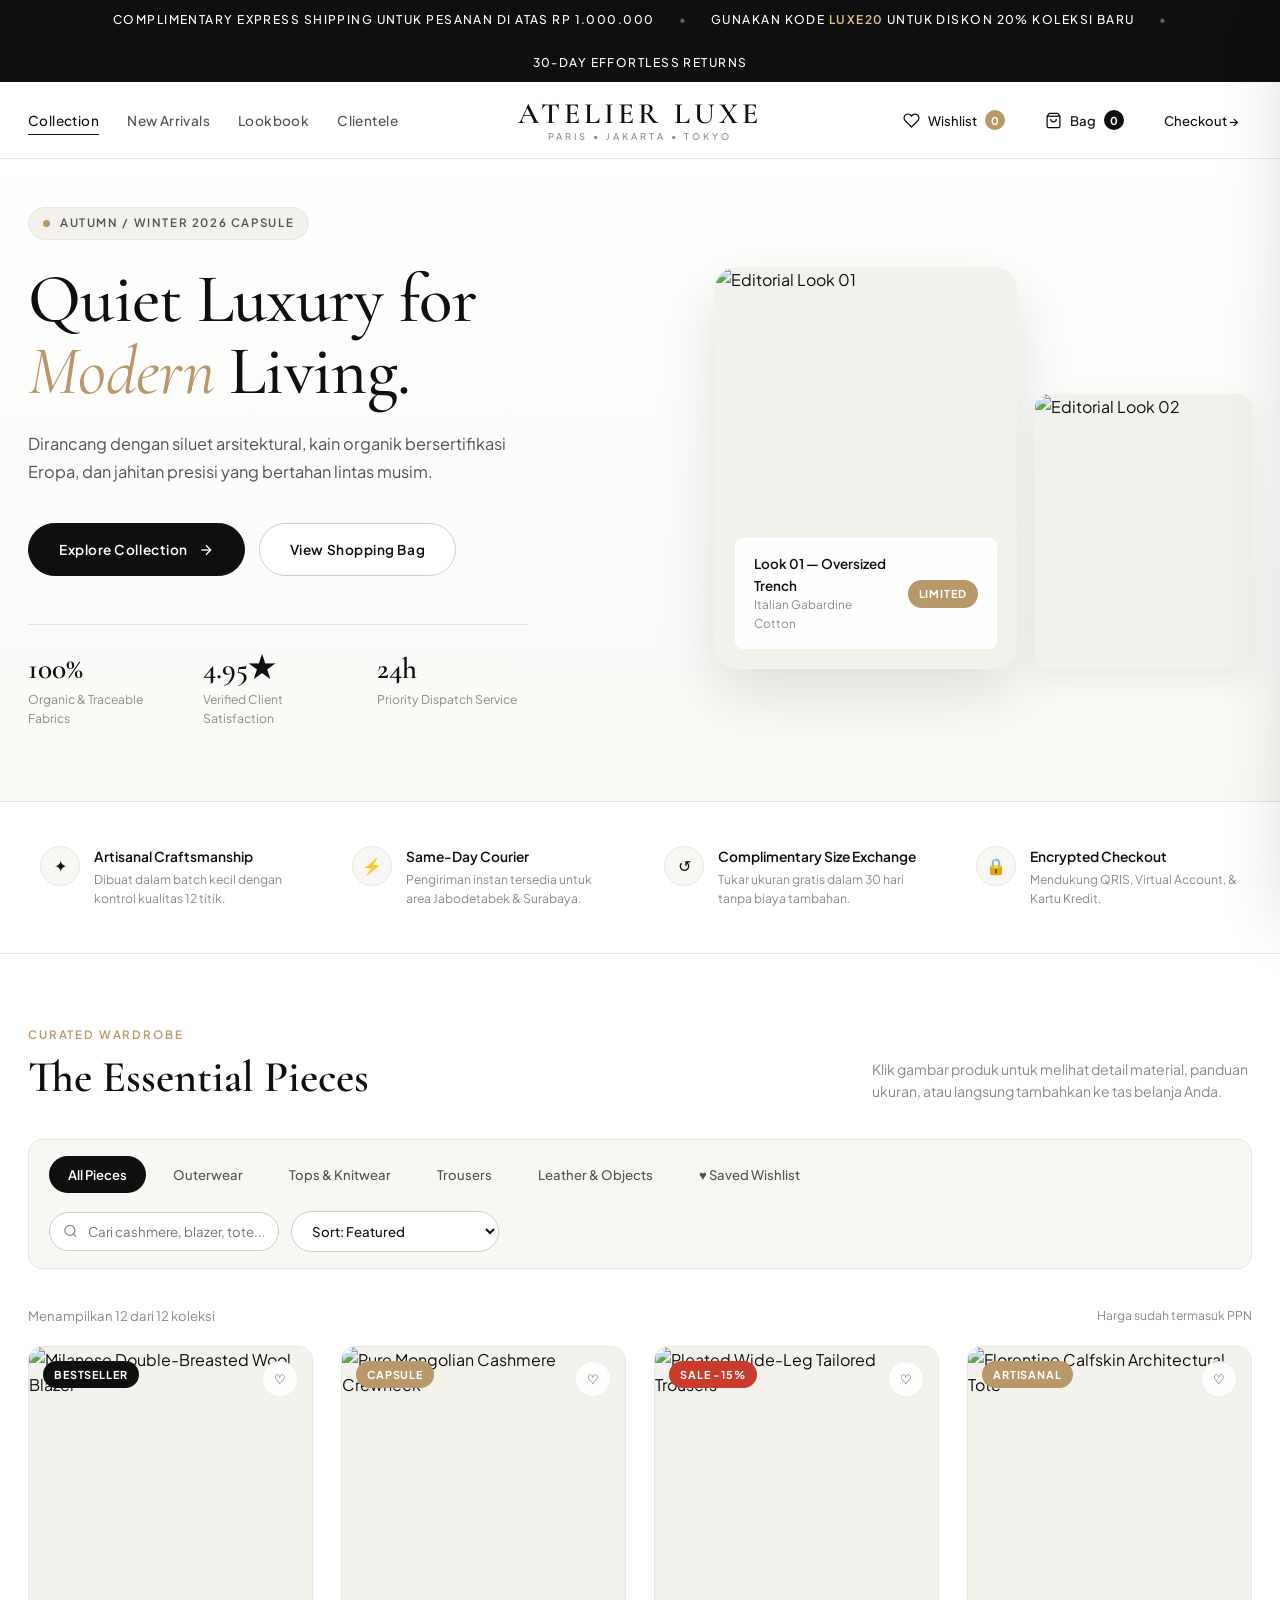
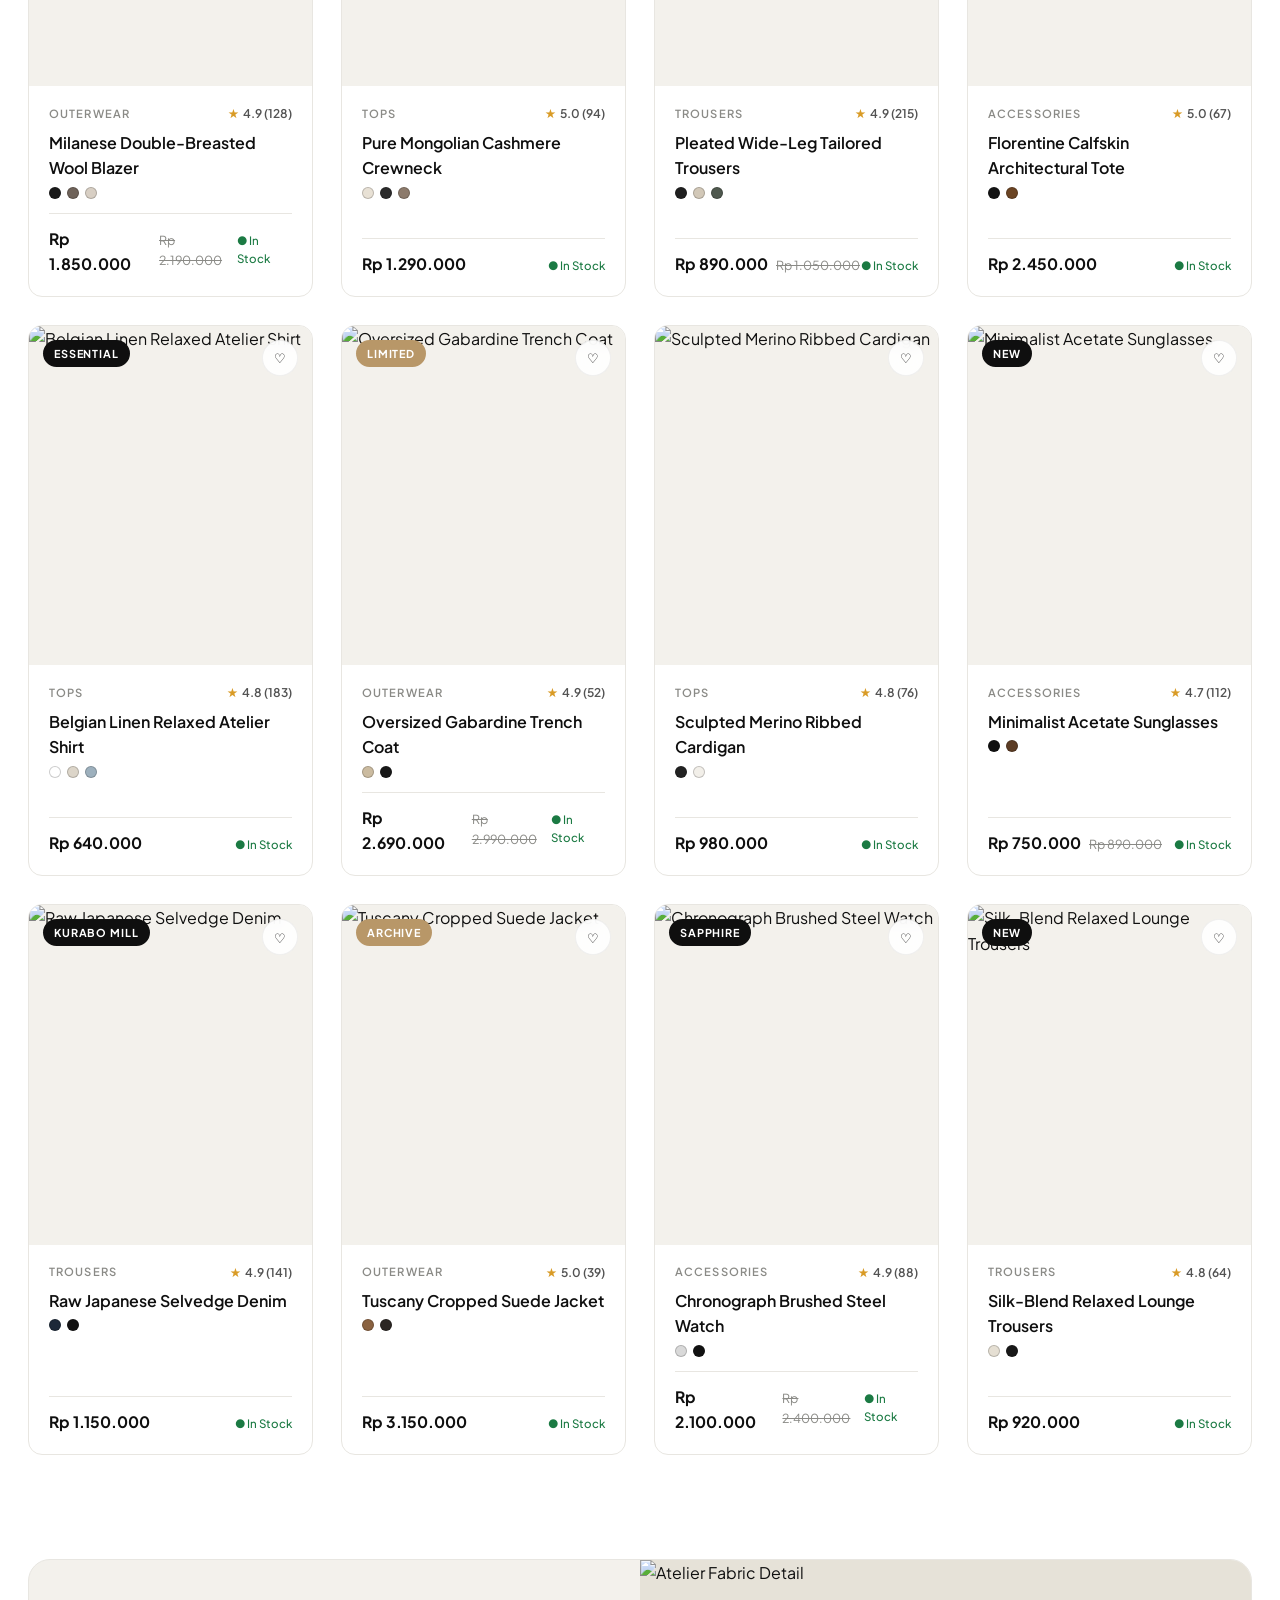
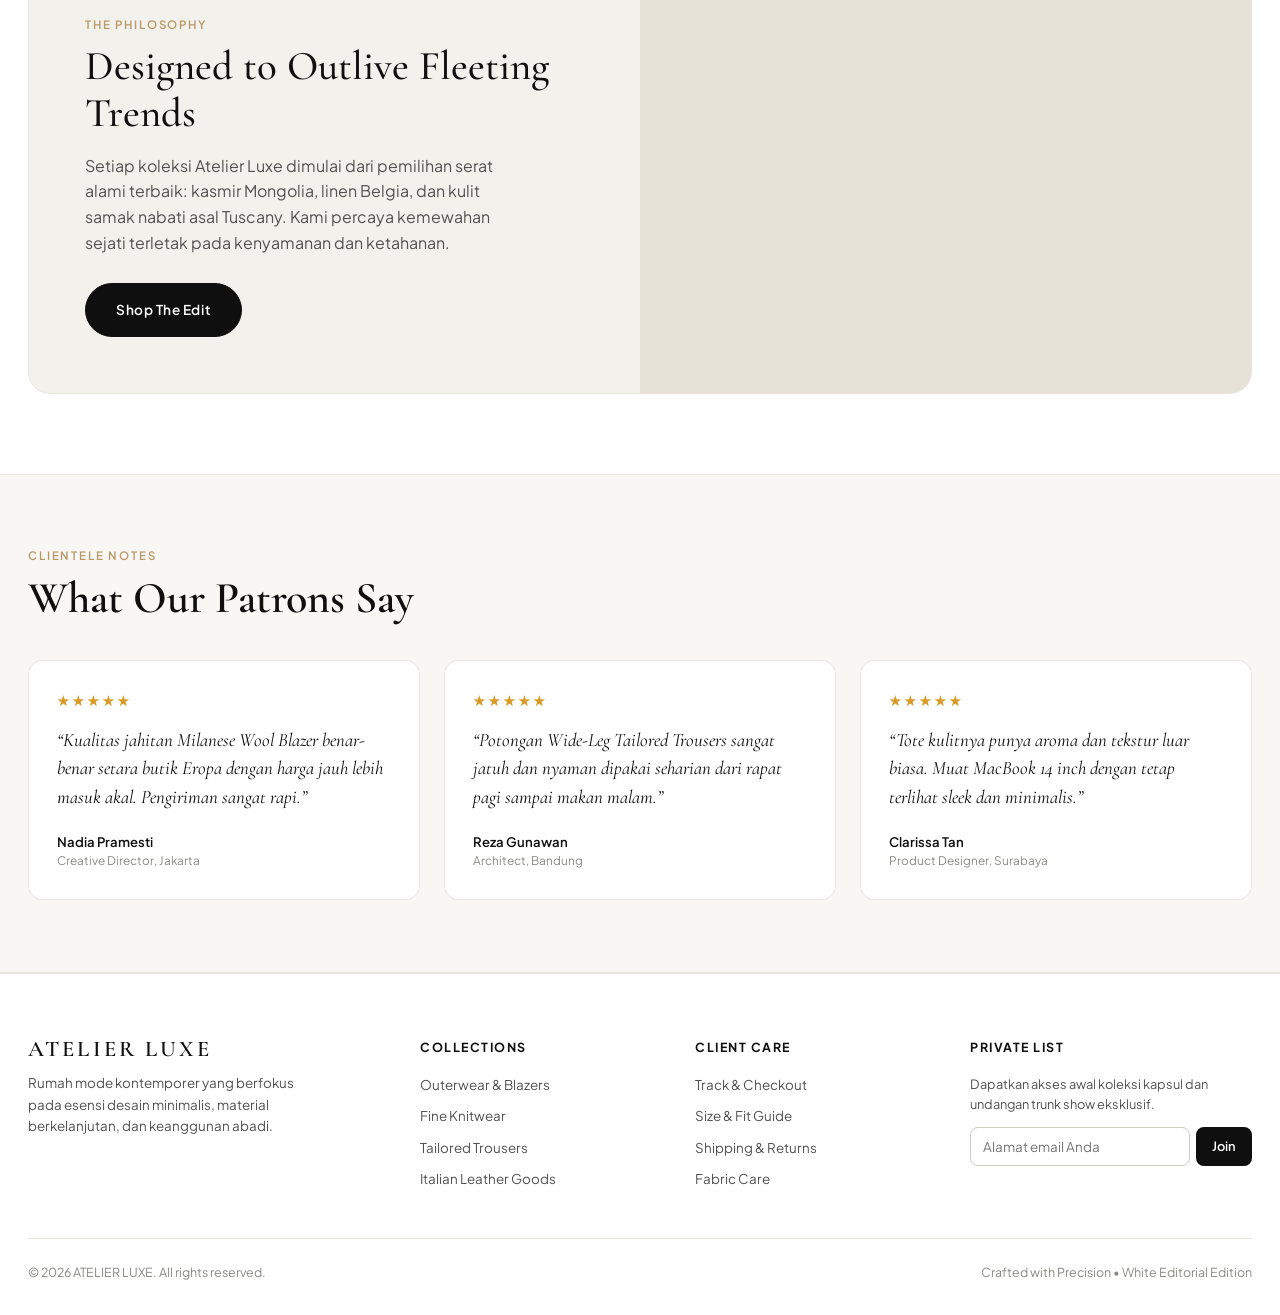
==== commit 63366f10: "commit4" ====
--- a/index.html
+++ b/index.html
@@ -4,7 +4,7 @@
   <meta charset="UTF-8" />
   <meta name="viewport" content="width=device-width, initial-scale=1.0" />
   <title>ATELIER LUXE — Contemporary Minimalist Wardrobe</title>
-  <link rel="stylesheet" href="style.css" />
+  <link rel="stylesheet" href="style.css?v=2.0" />
 </head>
 <body>
 
@@ -369,6 +369,6 @@
     </div>
   </footer>
 
-  <script src="app.js"></script>
+  <script src="app.js?v=2.0"></script>
 </body>
 </html>
